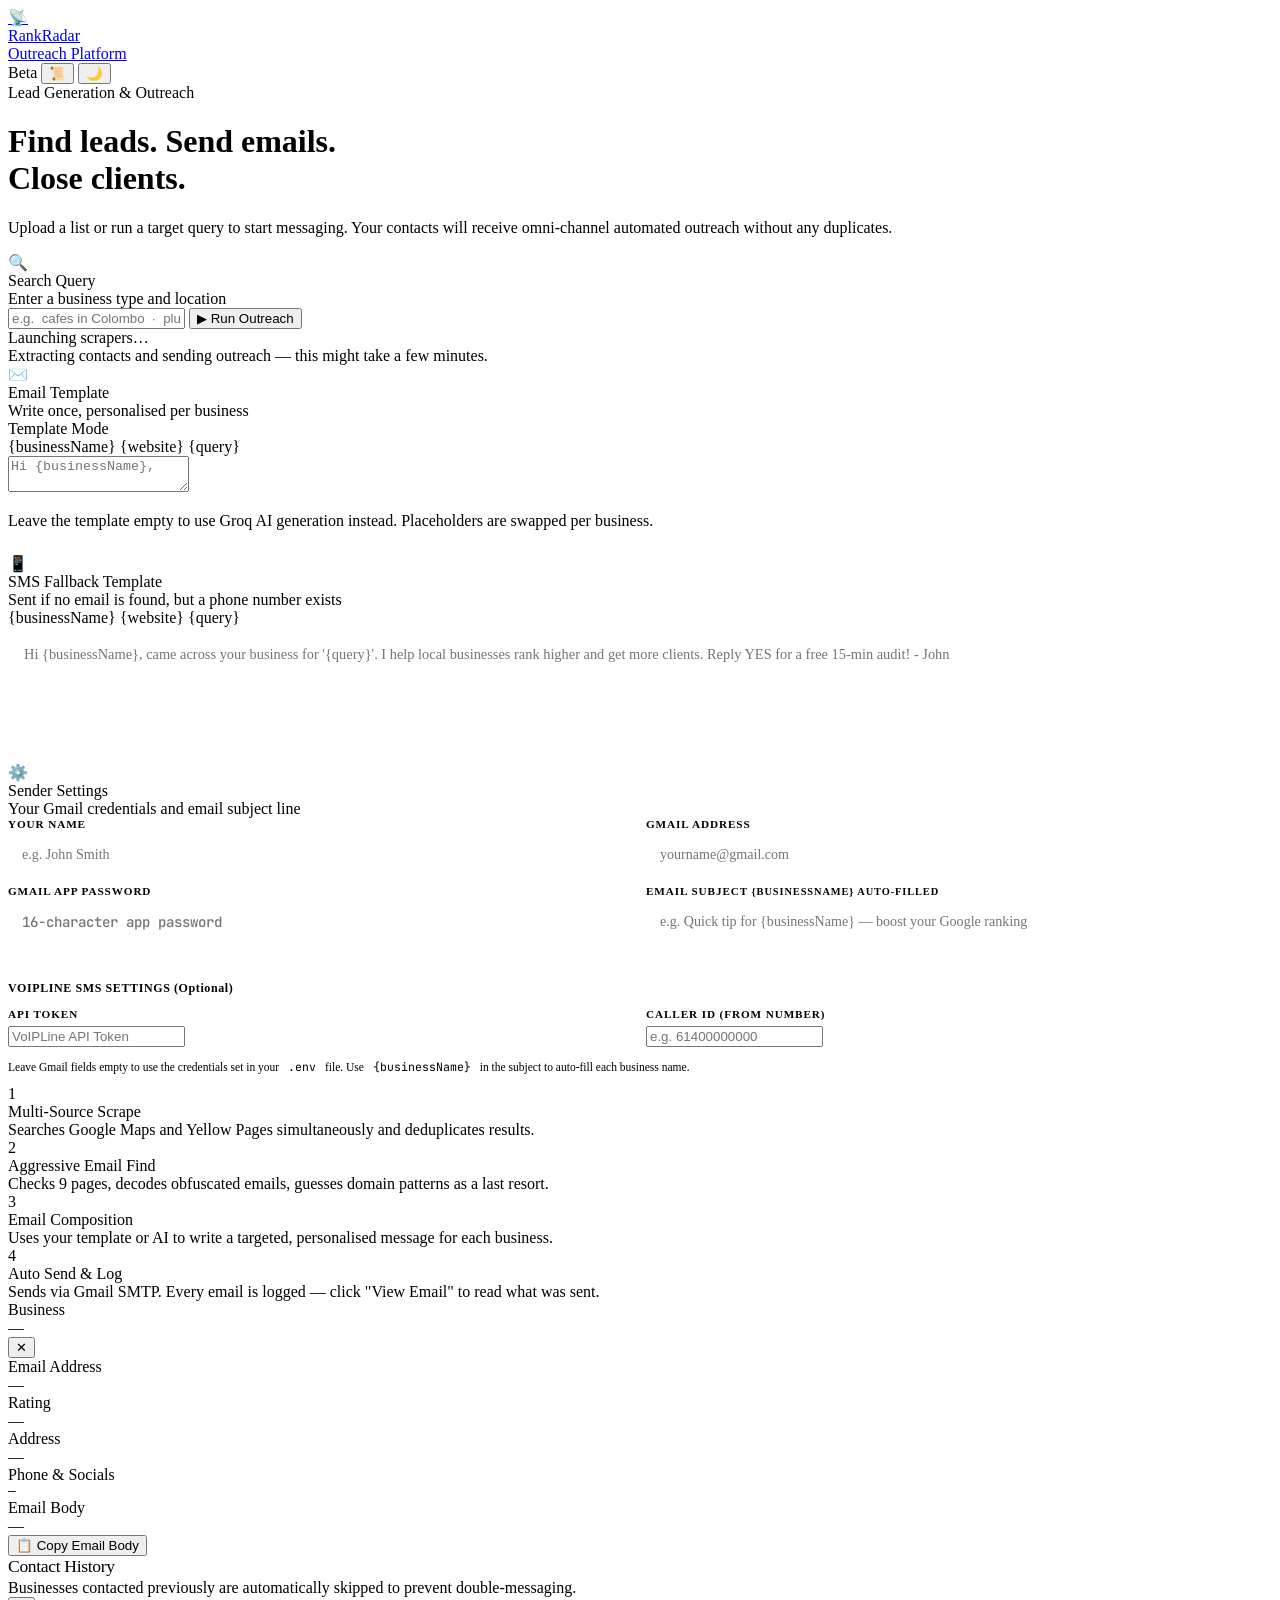
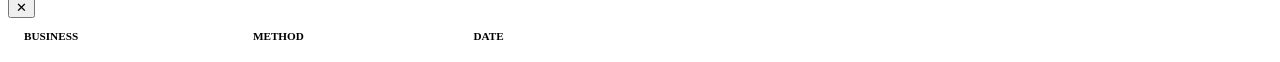
==== index.html @ 510df456 "Initial commit" ====
<!doctype html>
<html lang="en" data-theme="light">
  <head>
    <meta charset="UTF-8" />
    <meta name="viewport" content="width=device-width, initial-scale=1.0" />
    <title>RankRadar — Lead Outreach Platform</title>
    <meta
      name="description"
      content="Find local businesses on Google Maps and Yellow Pages, extract contact emails, and send personalised outreach — automatically."
    />
    <link rel="preconnect" href="https://fonts.googleapis.com" />
    <link rel="preconnect" href="https://fonts.gstatic.com" crossorigin />
    <link
      href="https://fonts.googleapis.com/css2?family=Inter:wght@300;400;500;600;700;800;900&family=JetBrains+Mono:wght@400;500&display=swap"
      rel="stylesheet"
    />
    <link rel=\'stylesheet\' href=\'style.css\'>
  </head>
  <body>
    <!-- Topbar -->
    <header class="topbar">
      <a href="#" class="brand">
        <div class="brand-logo">📡</div>
        <div class="brand-text">
          <div class="brand-name">RankRadar</div>
          <div class="brand-sub">Outreach Platform</div>
        </div>
      </a>
      <div class="nav-right">
        <span class="pill-badge">Beta</span>
        <button
          class="icon-btn"
          onclick="openHistoryModal()"
          title="View Contact History"
        >
          📜
        </button>
        <button
          class="icon-btn"
          id="themeBtn"
          onclick="toggleTheme()"
          title="Toggle theme"
        >
          🌙
        </button>
      </div>
    </header>

    <!-- Hero -->
    <div class="hero">
      <div class="hero-inner">
        <div class="hero-eyebrow">
          <div class="hero-dot"></div>
          Lead Generation & Outreach
        </div>
        <h1 class="hero-title">
          Find leads. <span>Send emails.</span><br />Close clients.
        </h1>
        <p class="hero-desc">
          Upload a list or run a target query to start messaging. Your contacts
          will receive omni-channel automated outreach without any duplicates.
        </p>
      </div>
    </div>

    <!-- Content -->
    <div class="content">
      <!-- Search Query Card -->
      <div class="card">
        <div class="card-head">
          <div class="card-title-row">
            <div class="card-icon">🔍</div>
            <div>
              <div class="card-title">Search Query</div>
              <div class="card-sub">Enter a business type and location</div>
            </div>
          </div>
        </div>
        <div class="card-body">
          <div class="search-group">
            <input
              id="queryInput"
              type="text"
              placeholder="e.g.  cafes in Colombo  ·  plumbers in Melbourne  ·  gyms in New York"
              autocomplete="off"
            />
            <button class="run-btn" id="runBtn" onclick="runOutreach()">
              <span class="btn-icon" id="btnIcon">▶</span>
              <span id="btnLabel">Run Outreach</span>
            </button>
          </div>
          <div id="statusArea">
            <div class="spin-ring"></div>
            <div>
              <div id="statusTxt">Launching scrapers…</div>
              <div id="statusSub">
                Extracting contacts and sending outreach — this might take a few
                minutes.
              </div>
            </div>
          </div>
          <div id="errorBox"></div>
        </div>
      </div>

      <!-- Email Template Card -->
      <div class="card">
        <div class="card-head">
          <div class="card-title-row">
            <div class="card-icon">✉️</div>
            <div>
              <div class="card-title">Email Template</div>
              <div class="card-sub">Write once, personalised per business</div>
            </div>
          </div>
          <span class="mode-tag mt-template" id="modeTag">Template Mode</span>
        </div>
        <div class="card-body">
          <div class="ph-bar">
            <span class="ph-tag">{businessName}</span>
            <span class="ph-tag">{website}</span>
            <span class="ph-tag">{query}</span>
          </div>
          <textarea
            id="emailTemplate"
            oninput="updateModeTag()"
            placeholder="Hi {businessName},

I came across your website and noticed some opportunities to help you acquire more customers online.

I specialise in local marketing & automation for businesses like yours. I'd love to offer you a free 15-minute walkthrough of quick wins I've spotted.

Interested? Just reply to this email and we'll set something up.

Best,
[Your Name]

— To opt out, reply 'unsubscribe'."
          ></textarea>
          <p class="tmpl-note">
            Leave the template empty to use Groq AI generation instead.
            Placeholders are swapped per business.
          </p>
        </div>
      </div>

      <!-- SMS Template -->
      <div class="card" style="margin-top: 24px">
        <div class="card-head">
          <div class="card-title-row">
            <div class="card-icon">📱</div>
            <div>
              <div class="card-title">SMS Fallback Template</div>
              <div class="card-sub">
                Sent if no email is found, but a phone number exists
              </div>
            </div>
          </div>
        </div>
        <div class="card-body">
          <div class="ph-bar">
            <span class="ph-tag">{businessName}</span>
            <span class="ph-tag">{website}</span>
            <span class="ph-tag">{query}</span>
          </div>
          <textarea
            id="smsTemplate"
            placeholder="Hi {businessName}, came across your business for '{query}'. I help local businesses rank higher and get more clients. Reply YES for a free 15-min audit! - John"
            style="
              width: 100%;
              min-height: 100px;
              background: var(--bg);
              border: 1.5px solid var(--border);
              border-radius: 12px;
              padding: 16px;
              font-size: 0.9rem;
              line-height: 1.6;
              font-family: inherit;
              color: var(--text);
              resize: vertical;
              outline: none;
              transition: all 0.2s;
            "
            onfocus="
              this.style.borderColor = 'var(--p1)';
              this.style.boxShadow = '0 0 0 4px var(--ring)';
            "
            onblur="
              this.style.borderColor = '';
              this.style.boxShadow = '';
            "
          ></textarea>
        </div>
      </div>

      <!-- Sender Settings -->
      <div class="card">
        <div class="card-head">
          <div class="card-title-row">
            <div class="card-icon">⚙️</div>
            <div>
              <div class="card-title">Sender Settings</div>
              <div class="card-sub">
                Your Gmail credentials and email subject line
              </div>
            </div>
          </div>
        </div>
        <div class="card-body">
          <div
            style="
              display: grid;
              grid-template-columns: 1fr 1fr;
              gap: 12px;
              margin-bottom: 12px;
            "
          >
            <div>
              <label
                style="
                  display: block;
                  font-size: 0.7rem;
                  font-weight: 700;
                  text-transform: uppercase;
                  letter-spacing: 0.08em;
                  color: var(--text-3);
                  margin-bottom: 6px;
                "
                >Your Name</label
              >
              <input
                id="senderName"
                type="text"
                placeholder="e.g. John Smith"
                style="
                  width: 100%;
                  background: var(--bg);
                  border: 1.5px solid var(--border);
                  border-radius: 10px;
                  padding: 10px 14px;
                  font-size: 0.88rem;
                  font-weight: 500;
                  font-family: inherit;
                  color: var(--text);
                  outline: none;
                  transition: all 0.2s;
                "
                onfocus="
                  this.style.borderColor = 'var(--p1)';
                  this.style.boxShadow = '0 0 0 4px var(--ring)';
                "
                onblur="
                  this.style.borderColor = '';
                  this.style.boxShadow = '';
                "
              />
            </div>
            <div>
              <label
                style="
                  display: block;
                  font-size: 0.7rem;
                  font-weight: 700;
                  text-transform: uppercase;
                  letter-spacing: 0.08em;
                  color: var(--text-3);
                  margin-bottom: 6px;
                "
                >Gmail Address</label
              >
              <input
                id="gmailUser"
                type="email"
                placeholder="yourname@gmail.com"
                style="
                  width: 100%;
                  background: var(--bg);
                  border: 1.5px solid var(--border);
                  border-radius: 10px;
                  padding: 10px 14px;
                  font-size: 0.88rem;
                  font-weight: 500;
                  font-family: inherit;
                  color: var(--text);
                  outline: none;
                  transition: all 0.2s;
                "
                onfocus="
                  this.style.borderColor = 'var(--p1)';
                  this.style.boxShadow = '0 0 0 4px var(--ring)';
                "
                onblur="
                  this.style.borderColor = '';
                  this.style.boxShadow = '';
                "
              />
            </div>
            <div>
              <label
                style="
                  display: block;
                  font-size: 0.7rem;
                  font-weight: 700;
                  text-transform: uppercase;
                  letter-spacing: 0.08em;
                  color: var(--text-3);
                  margin-bottom: 6px;
                "
                >Gmail App Password</label
              >
              <input
                id="gmailPass"
                type="password"
                placeholder="16-character app password"
                style="
                  width: 100%;
                  background: var(--bg);
                  border: 1.5px solid var(--border);
                  border-radius: 10px;
                  padding: 10px 14px;
                  font-size: 0.88rem;
                  font-weight: 500;
                  font-family: &quot;JetBrains Mono&quot;, monospace;
                  color: var(--text);
                  outline: none;
                  transition: all 0.2s;
                "
                onfocus="
                  this.style.borderColor = 'var(--p1)';
                  this.style.boxShadow = '0 0 0 4px var(--ring)';
                "
                onblur="
                  this.style.borderColor = '';
                  this.style.boxShadow = '';
                "
              />
            </div>
            <div>
              <label
                style="
                  display: block;
                  font-size: 0.7rem;
                  font-weight: 700;
                  text-transform: uppercase;
                  letter-spacing: 0.08em;
                  color: var(--text-3);
                  margin-bottom: 6px;
                "
                >Email Subject
                <span style="color: var(--p1); font-size: 0.65rem"
                  >{businessName} auto-filled</span
                ></label
              >
              <input
                id="subjectTemplate"
                type="text"
                placeholder="e.g. Quick tip for {businessName} — boost your Google ranking"
                style="
                  width: 100%;
                  background: var(--bg);
                  border: 1.5px solid var(--border);
                  border-radius: 10px;
                  padding: 10px 14px;
                  font-size: 0.88rem;
                  font-weight: 500;
                  font-family: inherit;
                  color: var(--text);
                  outline: none;
                  transition: all 0.2s;
                "
                onfocus="
                  this.style.borderColor = 'var(--p1)';
                  this.style.boxShadow = '0 0 0 4px var(--ring)';
                "
                onblur="
                  this.style.borderColor = '';
                  this.style.boxShadow = '';
                "
              />
            </div>
          </div>

          <!-- VoIPLine Settings -->
          <hr
            style="
              border: 0;
              border-top: 1px solid var(--border);
              margin: 20px 0;
            "
          />
          <label
            style="
              display: block;
              font-size: 0.75rem;
              font-weight: 700;
              color: var(--text);
              margin-bottom: 12px;
              letter-spacing: 0.05em;
            "
            >VOIPLINE SMS SETTINGS (Optional)</label
          >
          <div
            style="
              display: grid;
              grid-template-columns: 1fr 1fr;
              gap: 12px;
              margin-bottom: 12px;
            "
          >
            <div>
              <label
                style="
                  display: block;
                  font-size: 0.7rem;
                  font-weight: 700;
                  text-transform: uppercase;
                  letter-spacing: 0.08em;
                  color: var(--text-3);
                  margin-bottom: 6px;
                "
                >API Token</label
              >
              <input
                id="voiplineToken"
                type="password"
                placeholder="VoIPLine API Token"
                class="tf"
              />
            </div>
            <div>
              <label
                style="
                  display: block;
                  font-size: 0.7rem;
                  font-weight: 700;
                  text-transform: uppercase;
                  letter-spacing: 0.08em;
                  color: var(--text-3);
                  margin-bottom: 6px;
                "
                >Caller ID (From Number)</label
              >
              <input
                id="voiplineCallerId"
                type="text"
                placeholder="e.g. 61400000000"
                class="tf"
              />
            </div>
          </div>
          <p style="font-size: 0.72rem; color: var(--text-3)">
            Leave Gmail fields empty to use the credentials set in your
            <code
              style="
                background: var(--bg);
                padding: 1px 6px;
                border-radius: 4px;
                font-family: &quot;JetBrains Mono&quot;, monospace;
              "
              >.env</code
            >
            file. Use
            <code
              style="
                background: var(--bg);
                padding: 1px 6px;
                border-radius: 4px;
                font-family: &quot;JetBrains Mono&quot;, monospace;
              "
              >{businessName}</code
            >
            in the subject to auto-fill each business name.
          </p>
        </div>
      </div>

      <!-- How it works -->
      <div class="steps" id="howCard">
        <div class="step-box">
          <div class="step-num">1</div>
          <div class="step-name">Multi-Source Scrape</div>
          <div class="step-desc">
            Searches Google Maps and Yellow Pages simultaneously and
            deduplicates results.
          </div>
        </div>
        <div class="step-box">
          <div class="step-num">2</div>
          <div class="step-name">Aggressive Email Find</div>
          <div class="step-desc">
            Checks 9 pages, decodes obfuscated emails, guesses domain patterns
            as a last resort.
          </div>
        </div>
        <div class="step-box">
          <div class="step-num">3</div>
          <div class="step-name">Email Composition</div>
          <div class="step-desc">
            Uses your template or AI to write a targeted, personalised message
            for each business.
          </div>
        </div>
        <div class="step-box">
          <div class="step-num">4</div>
          <div class="step-name">Auto Send & Log</div>
          <div class="step-desc">
            Sends via Gmail SMTP. Every email is logged — click "View Email" to
            read what was sent.
          </div>
        </div>
      </div>

      <!-- Results -->
      <div id="resultsSection" style="display: none">
        <div class="stats-grid" style="margin-bottom: 16px">
          <div class="stat-card">
            <div class="stat-icon si-total">🏢</div>
            <div class="stat-info">
              <div class="stat-val sv-total" id="stTotal">0</div>
              <div class="stat-lbl">Businesses Found</div>
            </div>
          </div>
          <div class="stat-card">
            <div class="stat-icon si-sent">✅</div>
            <div class="stat-info">
              <div class="stat-val sv-sent" id="stSent">0</div>
              <div class="stat-lbl">Emails Sent</div>
            </div>
          </div>
          <div class="stat-card">
            <div class="stat-icon si-noemail">📭</div>
            <div class="stat-info">
              <div class="stat-val sv-noemail" id="stSkip">0</div>
              <div class="stat-lbl">No Email Found</div>
            </div>
          </div>
          <div class="stat-card">
            <div class="stat-icon si-failed">❌</div>
            <div class="stat-info">
              <div class="stat-val sv-failed" id="stFail">0</div>
              <div class="stat-lbl">Failed</div>
            </div>
          </div>
        </div>

        <div class="tbl-wrap">
          <div class="table-actions">
            <div class="filter-bar">
              <button
                class="ftab active"
                data-filter="all"
                onclick="setFilter('all')"
              >
                All <span class="fcount" id="fcAll">0</span>
              </button>
              <button
                class="ftab"
                data-filter="sent"
                onclick="setFilter('sent')"
              >
                Sent <span class="fcount" id="fcSent">0</span>
              </button>
              <button
                class="ftab"
                data-filter="noemail"
                onclick="setFilter('noemail')"
              >
                No Email <span class="fcount" id="fcSkip">0</span>
              </button>
              <button
                class="ftab"
                data-filter="failed"
                onclick="setFilter('failed')"
              >
                Failed <span class="fcount" id="fcFail">0</span>
              </button>
            </div>
          </div>
          <div class="tbl-scroll">
            <table>
              <thead>
                <tr>
                  <th>#</th>
                  <th>Business</th>
                  <th>Source</th>
                  <th>Website</th>
                  <th>Email Found</th>
                  <th>Status</th>
                  <th>Generated Email</th>
                </tr>
              </thead>
              <tbody id="tBody"></tbody>
            </table>
          </div>
        </div>
      </div>
    </div>
    <!-- /content -->

    <!-- Modal -->
    <div class="modal-overlay" id="modal">
      <div class="modal-box">
        <div class="modal-head">
          <div class="mh-inner">
            <div class="mh-biz" id="mBiz">Business</div>
            <div class="mh-url" id="mUrl">—</div>
            <div class="mh-chips" id="mChips"></div>
          </div>
          <button class="close-btn" onclick="closeModal()">✕</button>
        </div>
        <div class="modal-body">
          <div class="mfields">
            <div class="mfield">
              <div class="mf-label">Email Address</div>
              <div class="mf-val mf-email" id="mEmail">—</div>
            </div>
            <div class="mfield">
              <div class="mf-label">Rating</div>
              <div class="mf-val" id="mRating">—</div>
            </div>
            <div class="mfield" style="grid-column: 1/-1">
              <div class="mf-label">Address</div>
              <div class="mf-val" id="mAddr">—</div>
            </div>
            <div class="mfield" style="grid-column: 1/-1">
              <div class="mf-label">Phone & Socials</div>
              <div
                class="mf-val"
                id="mExtras"
                style="font-size: 0.8rem; font-family: monospace"
              >
                —
              </div>
            </div>
          </div>
          <div class="email-section-lbl">Email Body</div>
          <div class="email-preview" id="mBody">—</div>
          <button class="copy-btn" id="copyBtn" onclick="copyEmail()">
            📋 Copy Email Body
          </button>
        </div>
      </div>
    </div>

    

    <!-- History Modal -->
    <div class="modal-overlay" id="historyModal" style="z-index: 999">
      <div
        class="modal-box"
        style="
          max-width: 700px;
          max-height: 80vh;
          display: flex;
          flex-direction: column;
        "
      >
        <div class="modal-head">
          <div class="mh-inner">
            <div
              class="mh-biz"
              style="font-size: 1.1rem; letter-spacing: -0.02em"
            >
              Contact History
            </div>
            <div class="mh-url" style="margin-top: 2px">
              Businesses contacted previously are automatically skipped to
              prevent double-messaging.
            </div>
          </div>
          <button class="close-btn" onclick="closeHistoryModal()">✕</button>
        </div>
        <div
          class="modal-body"
          style="
            padding: 0;
            overflow: hidden;
            display: flex;
            flex-direction: column;
          "
        >
          <div
            class="tbl-wrap"
            style="
              box-shadow: none;
              border: none;
              border-radius: 0;
              display: flex;
              flex-direction: column;
              overflow: hidden;
            "
          >
            <div class="tbl-scroll" style="max-height: 50vh; overflow-y: auto">
              <table
                style="width: 100%; text-align: left; border-collapse: collapse"
              >
                <thead
                  style="
                    position: sticky;
                    top: 0;
                    background: var(--surface);
                    z-index: 10;
                  "
                >
                  <tr style="border-bottom: 1px solid var(--border)">
                    <th
                      style="
                        padding: 12px 16px;
                        font-size: 0.7rem;
                        color: var(--text-3);
                        text-transform: uppercase;
                      "
                    >
                      Business
                    </th>
                    <th
                      style="
                        padding: 12px 16px;
                        font-size: 0.7rem;
                        color: var(--text-3);
                        text-transform: uppercase;
                      "
                    >
                      Method
                    </th>
                    <th
                      style="
                        padding: 12px 16px;
                        font-size: 0.7rem;
                        color: var(--text-3);
                        text-transform: uppercase;
                      "
                    >
                      Date
                    </th>
                    <th style="padding: 12px 16px; font-size: 0.7rem"></th>
                  </tr>
                </thead>
                <tbody id="hBody"></tbody>
              </table>
            </div>
          </div>
        </div>
      </div>
    </div>

    
  
    <script src=\'script.js\'></script>
  </body>
</html>
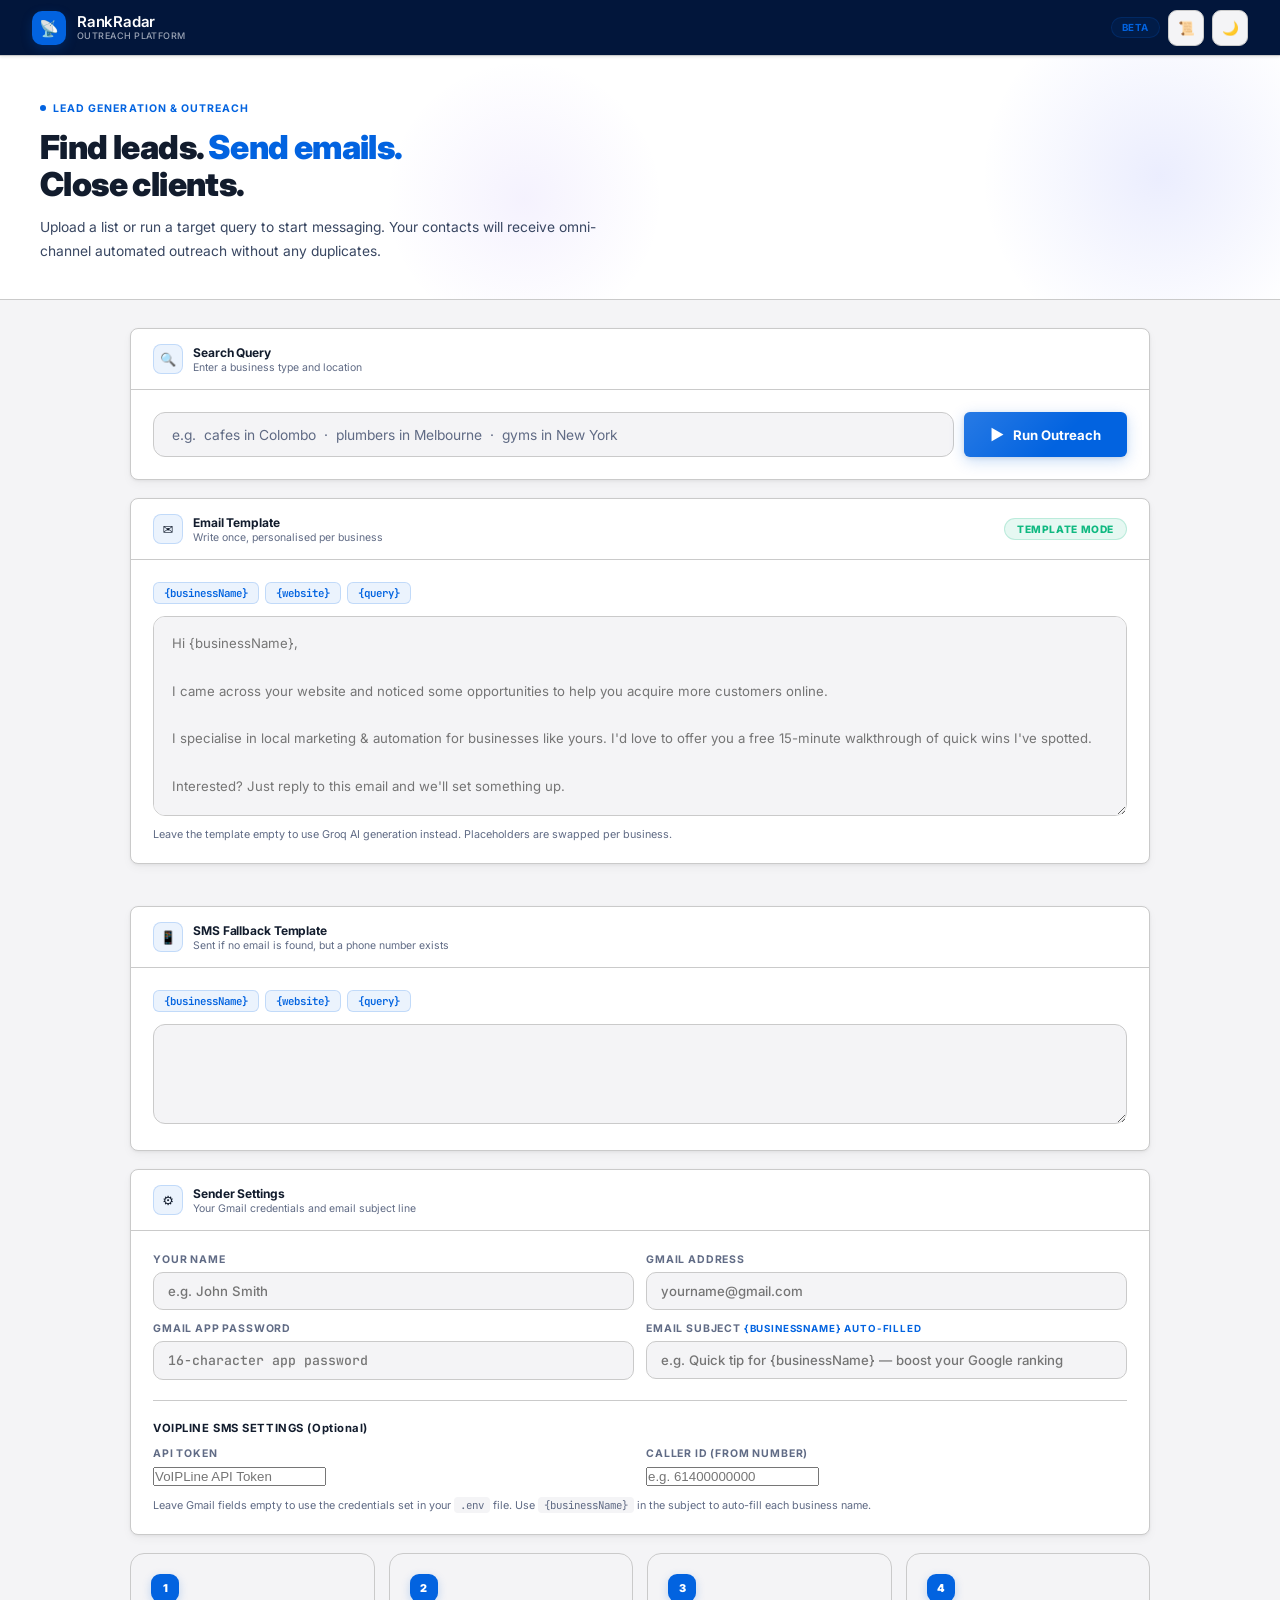
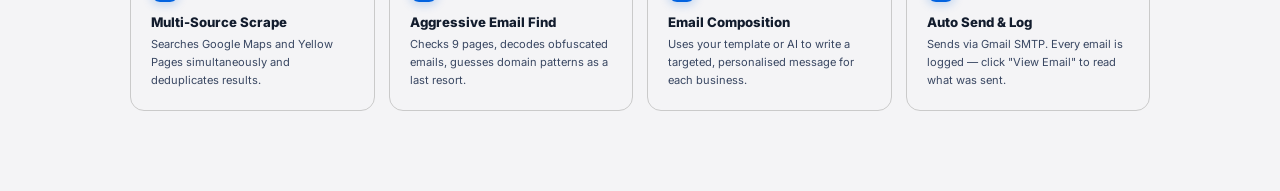
==== commit 6717ed95: "Fix stylesheet loading by correcting escaped quotes in link tag" ====
--- a/index.html
+++ b/index.html
@@ -14,7 +14,8 @@
       href="https://fonts.googleapis.com/css2?family=Inter:wght@300;400;500;600;700;800;900&family=JetBrains+Mono:wght@400;500&display=swap"
       rel="stylesheet"
     />
-    <link rel=\'stylesheet\' href=\'style.css\'>
+    <!-- <link rel=\'stylesheet\' href=\'style.css\'> -->
+     <link rel="stylesheet" href="style.css" />
   </head>
   <body>
     <!-- Topbar -->
@@ -746,6 +747,8 @@
 
     
   
-    <script src=\'script.js\'></script>
+    <!-- <script src=\'script.js\'></script>
+      -->
+    <script src="script.js"></script>
   </body>
 </html>
--- a/style.css
+++ b/style.css
@@ -0,0 +1,1216 @@
+/* ─── Reset ──────────────────────────────────────────────────────────── */
+      *,
+      *::before,
+      *::after {
+        box-sizing: border-box;
+        margin: 0;
+        padding: 0;
+      }
+      button {
+        cursor: pointer;
+        font-family: inherit;
+      }
+      a {
+        text-decoration: none;
+      }
+
+      /* ─── Twilio Light Theme (default) ───────────────────────────────────── */
+      :root {
+        --bg: #f4f4f6;
+        --surface: #ffffff;
+        --card: #ffffff;
+        --border: #cacaca;
+        --border-hi: #8f929d;
+
+        --p1: #0263e0;
+        --p2: #02163b;
+        --grad: #0263e0;
+        --grad-soft: rgba(2, 99, 224, 0.08);
+        --glow: rgba(2, 99, 224, 0.22);
+        --ring: rgba(2, 99, 224, 0.18);
+
+        --green: #10b981;
+        --green-bg: rgba(16, 185, 129, 0.1);
+        --amber: #f59e0b;
+        --amber-bg: rgba(245, 158, 11, 0.1);
+        --red: #f22f46;
+        --red-bg: rgba(242, 47, 70, 0.1);
+        --blue: #0263e0;
+        --blue-bg: rgba(2, 99, 224, 0.1);
+
+        --text: #121c2d;
+        --text-2: #394762;
+        --text-3: #606b85;
+        --text-4: #8891aa;
+
+        --r: 4px;
+        --r-lg: 6px;
+        --r-xl: 8px;
+        --sh: 0 1px 3px rgba(0, 0, 0, 0.06), 0 4px 10px rgba(0, 0, 0, 0.04);
+        --sh-md: 0 4px 16px rgba(0, 0, 0, 0.09), 0 1px 4px rgba(0, 0, 0, 0.05);
+        --sh-lg:
+          0 10px 30px rgba(0, 0, 0, 0.12), 0 4px 16px rgba(0, 0, 0, 0.06);
+      }
+
+      /* ─── Dark Theme ─────────────────────────────────────────────────────── */
+      [data-theme="dark"] {
+        --bg: #0d0f1a;
+        --surface: #131626;
+        --card: #171b2e;
+        --border: #252a42;
+        --border-hi: #323858;
+
+        --green-bg: rgba(16, 185, 129, 0.12);
+        --amber-bg: rgba(245, 158, 11, 0.12);
+        --red-bg: rgba(239, 68, 68, 0.12);
+        --blue-bg: rgba(59, 130, 246, 0.12);
+
+        --text: #e8eaf5;
+        --text-2: #8892b0;
+        --text-3: #4a5578;
+        --text-4: #2a3050;
+
+        --sh: 0 1px 3px rgba(0, 0, 0, 0.4), 0 4px 20px rgba(0, 0, 0, 0.3);
+        --sh-md: 0 4px 16px rgba(0, 0, 0, 0.45), 0 1px 4px rgba(0, 0, 0, 0.3);
+        --sh-lg: 0 24px 64px rgba(0, 0, 0, 0.7), 0 4px 20px rgba(0, 0, 0, 0.4);
+      }
+
+      /* ─── Base ───────────────────────────────────────────────────────────── */
+      html {
+        font-size: 15px;
+        scroll-behavior: smooth;
+      }
+      body {
+        font-family: "Inter", system-ui, sans-serif;
+        background: var(--bg);
+        color: var(--text);
+        min-height: 100vh;
+        -webkit-font-smoothing: antialiased;
+        transition:
+          background 0.3s,
+          color 0.3s;
+      }
+
+      /* ─── Topbar ─────────────────────────────────────────────────────────── */
+      .topbar {
+        position: sticky;
+        top: 0;
+        z-index: 200;
+        height: 56px;
+        background: var(--p2);
+        border-bottom: 1px solid var(--border);
+        display: flex;
+        align-items: center;
+        justify-content: space-between;
+        padding: 0 32px;
+        box-shadow: 0 1px 3px rgba(0, 0, 0, 0.1);
+        transition: all 0.3s;
+      }
+      .brand {
+        display: flex;
+        align-items: center;
+        gap: 11px;
+      }
+      .brand-logo {
+        width: 34px;
+        height: 34px;
+        background: var(--grad);
+        border-radius: 10px;
+        display: grid;
+        place-items: center;
+        font-size: 16px;
+        box-shadow: 0 4px 12px var(--glow);
+        flex-shrink: 0;
+      }
+      .brand-text {
+        line-height: 1.2;
+      }
+      .brand-name {
+        font-size: 1rem;
+        font-weight: 600;
+        letter-spacing: -0.2px;
+        color: #fff;
+      }
+      .brand-sub {
+        font-size: 0.6rem;
+        font-weight: 500;
+        letter-spacing: 0.05em;
+        text-transform: uppercase;
+        color: #9ba4b5;
+      }
+
+      .nav-right {
+        display: flex;
+        align-items: center;
+        gap: 8px;
+      }
+
+      .pill-badge {
+        font-size: 0.65rem;
+        font-weight: 700;
+        letter-spacing: 0.06em;
+        text-transform: uppercase;
+        padding: 4px 10px;
+        border-radius: 999px;
+        background: var(--grad-soft);
+        color: var(--p1);
+        border: 1px solid var(--ring);
+      }
+
+      .icon-btn {
+        width: 36px;
+        height: 36px;
+        border-radius: 9px;
+        border: 1px solid var(--border);
+        background: var(--bg);
+        color: var(--text-2);
+        font-size: 0.9rem;
+        display: grid;
+        place-items: center;
+        transition: all 0.15s;
+      }
+      .icon-btn:hover {
+        background: var(--card);
+        border-color: var(--border-hi);
+        color: var(--text);
+        transform: translateY(-1px);
+      }
+
+      /* ─── Hero ───────────────────────────────────────────────────────────── */
+      .hero {
+        background: var(--surface);
+        border-bottom: 1px solid var(--border);
+        padding: 40px 40px 36px;
+        position: relative;
+        overflow: hidden;
+      }
+      .hero::before {
+        content: "";
+        position: absolute;
+        top: -60px;
+        right: -60px;
+        width: 360px;
+        height: 360px;
+        background: radial-gradient(
+          circle,
+          rgba(91, 110, 245, 0.12) 0%,
+          transparent 70%
+        );
+        pointer-events: none;
+      }
+      .hero::after {
+        content: "";
+        position: absolute;
+        bottom: -40px;
+        left: 30%;
+        width: 280px;
+        height: 280px;
+        background: radial-gradient(
+          circle,
+          rgba(124, 90, 240, 0.08) 0%,
+          transparent 70%
+        );
+        pointer-events: none;
+      }
+
+      .hero-inner {
+        position: relative;
+        z-index: 1;
+        max-width: 680px;
+      }
+      .hero-eyebrow {
+        display: inline-flex;
+        align-items: center;
+        gap: 7px;
+        font-size: 0.7rem;
+        font-weight: 700;
+        letter-spacing: 0.1em;
+        text-transform: uppercase;
+        color: var(--p1);
+        margin-bottom: 14px;
+      }
+      .hero-dot {
+        width: 6px;
+        height: 6px;
+        background: var(--p1);
+        border-radius: 50%;
+        animation: pulse 2s infinite;
+      }
+      @keyframes pulse {
+        0%,
+        100% {
+          opacity: 1;
+          transform: scale(1);
+        }
+        50% {
+          opacity: 0.5;
+          transform: scale(0.7);
+        }
+      }
+
+      .hero-title {
+        font-size: 2.2rem;
+        font-weight: 900;
+        line-height: 1.15;
+        letter-spacing: -0.6px;
+        color: var(--text);
+        margin-bottom: 12px;
+      }
+      .hero-title span {
+        background: var(--grad);
+        -webkit-background-clip: text;
+        -webkit-text-fill-color: transparent;
+        background-clip: text;
+      }
+      .hero-desc {
+        font-size: 0.92rem;
+        color: var(--text-2);
+        line-height: 1.7;
+        max-width: 560px;
+      }
+
+      .hero-chips {
+        display: flex;
+        gap: 8px;
+        margin-top: 18px;
+        flex-wrap: wrap;
+      }
+      .hero-chip {
+        display: flex;
+        align-items: center;
+        gap: 5px;
+        background: var(--bg);
+        border: 1px solid var(--border);
+        padding: 5px 12px;
+        border-radius: 999px;
+        font-size: 0.72rem;
+        font-weight: 600;
+        color: var(--text-2);
+        transition: all 0.15s;
+      }
+      .hero-chip:hover {
+        border-color: var(--ring);
+        color: var(--p1);
+        background: var(--grad-soft);
+      }
+      .hero-chip-dot {
+        width: 5px;
+        height: 5px;
+        border-radius: 50%;
+      }
+      .hcd-green {
+        background: var(--green);
+      }
+      .hcd-blue {
+        background: var(--blue);
+      }
+      .hcd-amber {
+        background: var(--amber);
+      }
+      .hcd-purple {
+        background: var(--p2);
+      }
+
+      /* ─── Content ────────────────────────────────────────────────────────── */
+      .content {
+        max-width: 1100px;
+        margin: 0 auto;
+        padding: 28px 40px 80px;
+        display: flex;
+        flex-direction: column;
+        gap: 18px;
+      }
+
+      /* ─── Card ───────────────────────────────────────────────────────────── */
+      .card {
+        background: var(--card);
+        border: 1px solid var(--border);
+        border-radius: var(--r-xl);
+        box-shadow: var(--sh);
+        overflow: hidden;
+        transition:
+          border-color 0.2s,
+          box-shadow 0.2s;
+      }
+      .card:hover {
+        border-color: var(--border-hi);
+        box-shadow: var(--sh-md);
+      }
+
+      .card-head {
+        display: flex;
+        align-items: center;
+        justify-content: space-between;
+        padding: 15px 22px;
+        border-bottom: 1px solid var(--border);
+      }
+      .card-title-row {
+        display: flex;
+        align-items: center;
+        gap: 10px;
+      }
+      .card-icon {
+        width: 30px;
+        height: 30px;
+        border-radius: 8px;
+        background: var(--grad-soft);
+        display: grid;
+        place-items: center;
+        font-size: 13px;
+        border: 1px solid var(--ring);
+      }
+      .card-title {
+        font-size: 0.8rem;
+        font-weight: 700;
+        color: var(--text);
+        letter-spacing: -0.1px;
+      }
+      .card-sub {
+        font-size: 0.7rem;
+        color: var(--text-3);
+        margin-top: 1px;
+      }
+      .card-body {
+        padding: 22px;
+      }
+
+      /* ─── Search ─────────────────────────────────────────────────────────── */
+      .search-group {
+        display: flex;
+        gap: 10px;
+      }
+
+      #queryInput {
+        flex: 1;
+        background: var(--bg);
+        border: 1.5px solid var(--border);
+        border-radius: 12px;
+        padding: 13px 18px;
+        font-size: 0.92rem;
+        font-weight: 500;
+        font-family: "Inter", sans-serif;
+        color: var(--text);
+        outline: none;
+        transition: all 0.2s;
+      }
+      #queryInput::placeholder {
+        color: var(--text-3);
+        font-weight: 400;
+      }
+      #queryInput:focus {
+        border-color: var(--p1);
+        background: var(--surface);
+        box-shadow: 0 0 0 4px var(--ring);
+      }
+
+      .run-btn {
+        display: flex;
+        align-items: center;
+        gap: 9px;
+        padding: 13px 26px;
+        background: var(--p1);
+        color: #fff;
+        border: none;
+        border-radius: var(--r-lg);
+        font-size: 0.88rem;
+        font-weight: 700;
+        white-space: nowrap;
+        box-shadow:
+          0 4px 15px var(--glow),
+          0 1px 4px rgba(0, 0, 0, 0.1);
+        transition: all 0.2s;
+        position: relative;
+        overflow: hidden;
+      }
+      .run-btn::before {
+        content: "";
+        position: absolute;
+        inset: 0;
+        background: linear-gradient(
+          135deg,
+          rgba(255, 255, 255, 0.15) 0%,
+          transparent 60%
+        );
+        pointer-events: none;
+      }
+      .run-btn:hover:not(:disabled) {
+        transform: translateY(-2px);
+        box-shadow:
+          0 8px 25px var(--glow),
+          0 2px 8px rgba(0, 0, 0, 0.15);
+      }
+      .run-btn:active:not(:disabled) {
+        transform: translateY(0);
+      }
+      .run-btn:disabled {
+        opacity: 0.5;
+        cursor: not-allowed;
+        transform: none;
+      }
+
+      .stop-btn {
+        display: flex;
+        align-items: center;
+        gap: 9px;
+        padding: 13px 26px;
+        background: var(--red);
+        color: #fff;
+        border: none;
+        border-radius: var(--r-lg);
+        font-size: 0.88rem;
+        font-weight: 700;
+        white-space: nowrap;
+        box-shadow:
+          0 4px 15px var(--red-bg),
+          0 1px 4px rgba(0, 0, 0, 0.1);
+        transition: all 0.2s;
+        display: none; /* hidden by default */
+      }
+      .stop-btn.show {
+        display: flex;
+      }
+      .stop-btn:hover:not(:disabled) {
+        transform: translateY(-2px);
+        box-shadow:
+          0 8px 25px rgba(242, 47, 70, 0.3),
+          0 2px 8px rgba(0, 0, 0, 0.15);
+      }
+      .stop-btn:active:not(:disabled) {
+        transform: translateY(0);
+      }
+
+      .btn-icon {
+        font-size: 1rem;
+      }
+
+      /* ─── Status ─────────────────────────────────────────────────────────── */
+      #statusArea {
+        display: none;
+        align-items: center;
+        gap: 14px;
+        margin-top: 14px;
+        padding: 15px 18px;
+        background: var(--grad-soft);
+        border: 1px solid var(--ring);
+        border-radius: 12px;
+      }
+      #statusArea.show {
+        display: flex;
+      }
+
+      .spin-ring {
+        width: 20px;
+        height: 20px;
+        flex-shrink: 0;
+        border: 2.5px solid var(--ring);
+        border-top-color: var(--p1);
+        border-radius: 50%;
+        animation: spin 0.75s linear infinite;
+      }
+      @keyframes spin {
+        to {
+          transform: rotate(360deg);
+        }
+      }
+
+      #statusTxt {
+        font-size: 0.85rem;
+        font-weight: 700;
+        color: var(--p1);
+      }
+      #statusSub {
+        font-size: 0.74rem;
+        color: var(--text-2);
+        margin-top: 2px;
+      }
+
+      /* ─── Error ──────────────────────────────────────────────────────────── */
+      #errorBox {
+        display: none;
+        margin-top: 12px;
+        padding: 13px 16px;
+        background: var(--red-bg);
+        border: 1px solid rgba(239, 68, 68, 0.25);
+        border-radius: 10px;
+        color: var(--red);
+        font-size: 0.84rem;
+        font-weight: 600;
+      }
+      #errorBox.show {
+        display: block;
+      }
+
+      /* ─── Mode tag ───────────────────────────────────────────────────────── */
+      .mode-tag {
+        font-size: 0.68rem;
+        font-weight: 800;
+        padding: 4px 12px;
+        border-radius: 999px;
+        letter-spacing: 0.06em;
+        text-transform: uppercase;
+        transition: all 0.2s;
+      }
+      .mt-template {
+        background: var(--green-bg);
+        color: var(--green);
+        border: 1px solid rgba(16, 185, 129, 0.2);
+      }
+      .mt-ai {
+        background: var(--grad-soft);
+        color: var(--p1);
+        border: 1px solid var(--ring);
+      }
+
+      /* ─── Template textarea ──────────────────────────────────────────────── */
+      .ph-bar {
+        display: flex;
+        gap: 6px;
+        margin-bottom: 12px;
+        flex-wrap: wrap;
+      }
+      .ph-tag {
+        font-size: 0.72rem;
+        font-weight: 600;
+        padding: 3px 10px;
+        border-radius: 6px;
+        background: var(--grad-soft);
+        color: var(--p1);
+        border: 1px solid var(--ring);
+        font-family: "JetBrains Mono", monospace;
+        cursor: default;
+        transition: all 0.15s;
+      }
+      .ph-tag:hover {
+        background: var(--ring);
+      }
+
+      #emailTemplate {
+        width: 100%;
+        min-height: 200px;
+        background: var(--bg);
+        border: 1.5px solid var(--border);
+        border-radius: 12px;
+        padding: 15px 18px;
+        font-size: 0.88rem;
+        font-weight: 400;
+        font-family: "Inter", sans-serif;
+        color: var(--text);
+        line-height: 1.8;
+        resize: vertical;
+        outline: none;
+        transition: all 0.2s;
+      }
+      #emailTemplate:focus {
+        border-color: var(--p1);
+        background: var(--surface);
+        box-shadow: 0 0 0 4px var(--ring);
+      }
+      .tmpl-note {
+        font-size: 0.72rem;
+        color: var(--text-3);
+        margin-top: 8px;
+      }
+
+      /* ─── Stats ──────────────────────────────────────────────────────────── */
+      .stats-grid {
+        display: grid;
+        grid-template-columns: repeat(4, 1fr);
+        gap: 14px;
+      }
+
+      .stat-card {
+        background: var(--card);
+        border: 1px solid var(--border);
+        border-radius: var(--r-lg);
+        padding: 20px 22px;
+        box-shadow: var(--sh);
+        display: flex;
+        align-items: flex-start;
+        gap: 14px;
+        transition: all 0.2s;
+      }
+      .stat-card:hover {
+        transform: translateY(-2px);
+        box-shadow: var(--sh-md);
+      }
+
+      .stat-icon {
+        width: 42px;
+        height: 42px;
+        flex-shrink: 0;
+        border-radius: 12px;
+        display: grid;
+        place-items: center;
+        font-size: 1.1rem;
+      }
+      .si-total {
+        background: var(--blue-bg);
+      }
+      .si-sent {
+        background: var(--green-bg);
+      }
+      .si-noemail {
+        background: var(--amber-bg);
+      }
+      .si-failed {
+        background: var(--red-bg);
+      }
+
+      .stat-info {
+        flex: 1;
+        min-width: 0;
+      }
+      .stat-val {
+        font-size: 2.2rem;
+        font-weight: 900;
+        line-height: 1;
+        letter-spacing: -1px;
+      }
+      .sv-total {
+        color: var(--blue);
+      }
+      .sv-sent {
+        color: var(--green);
+      }
+      .sv-noemail {
+        color: var(--amber);
+      }
+      .sv-failed {
+        color: var(--red);
+      }
+      .stat-lbl {
+        font-size: 0.7rem;
+        font-weight: 600;
+        color: var(--text-3);
+        text-transform: uppercase;
+        letter-spacing: 0.07em;
+        margin-top: 4px;
+      }
+
+      /* ─── Filter bar ─────────────────────────────────────────────────────── */
+      .filter-bar {
+        display: inline-flex;
+        background: var(--bg);
+        border: 1px solid var(--border);
+        border-radius: 12px;
+        padding: 4px;
+        gap: 3px;
+      }
+
+      .ftab {
+        display: flex;
+        align-items: center;
+        gap: 6px;
+        padding: 7px 16px;
+        border-radius: 9px;
+        border: none;
+        background: transparent;
+        color: var(--text-2);
+        font-size: 0.78rem;
+        font-weight: 600;
+        transition: all 0.15s;
+      }
+      .ftab:hover:not(.active) {
+        color: var(--text);
+        background: var(--card);
+      }
+      .ftab.active {
+        background: var(--card);
+        color: var(--text);
+        box-shadow:
+          0 1px 4px rgba(0, 0, 0, 0.1),
+          0 0 0 1px var(--border);
+      }
+      .fcount {
+        display: inline-flex;
+        align-items: center;
+        justify-content: center;
+        min-width: 20px;
+        height: 18px;
+        background: var(--border);
+        color: var(--text-3);
+        border-radius: 5px;
+        font-size: 0.65rem;
+        font-weight: 800;
+        padding: 0 5px;
+      }
+      .ftab.active .fcount {
+        background: var(--grad);
+        color: #fff;
+      }
+
+      /* ─── Table ──────────────────────────────────────────────────────────── */
+      .tbl-wrap {
+        background: var(--card);
+        border: 1px solid var(--border);
+        border-radius: var(--r-xl);
+        box-shadow: var(--sh);
+        overflow: hidden;
+      }
+      .table-actions {
+        display: flex;
+        align-items: center;
+        justify-content: space-between;
+        padding: 14px 20px;
+        border-bottom: 1px solid var(--border);
+      }
+
+      .tbl-scroll {
+        overflow-x: auto;
+      }
+
+      table {
+        width: 100%;
+        border-collapse: collapse;
+        font-size: 0.8rem;
+      }
+
+      thead {
+        background: var(--bg);
+      }
+      th {
+        padding: 10px 16px;
+        text-align: left;
+        font-size: 0.62rem;
+        font-weight: 800;
+        letter-spacing: 0.1em;
+        text-transform: uppercase;
+        color: var(--text-3);
+        white-space: nowrap;
+        border-bottom: 1px solid var(--border);
+      }
+
+      tr.drow {
+        border-top: 1px solid var(--border);
+        transition: background 0.12s;
+      }
+      tr.drow:hover {
+        background: var(--bg);
+      }
+      td {
+        padding: 12px 16px;
+        vertical-align: middle;
+      }
+
+      .biz-name {
+        font-weight: 700;
+        font-size: 0.9rem;
+        color: var(--text);
+      }
+      .biz-meta {
+        font-size: 0.71rem;
+        color: var(--text-3);
+        margin-top: 3px;
+        line-height: 1.4;
+      }
+
+      /* source pill */
+      .src-pill {
+        display: inline-flex;
+        align-items: center;
+        gap: 4px;
+        font-size: 0.65rem;
+        font-weight: 700;
+        letter-spacing: 0.03em;
+        text-transform: uppercase;
+        padding: 3px 9px;
+        border-radius: 6px;
+        white-space: nowrap;
+      }
+      .src-g {
+        background: var(--blue-bg);
+        color: var(--blue);
+      }
+      .src-y {
+        background: var(--amber-bg);
+        color: var(--amber);
+      }
+      .src-dot {
+        width: 4px;
+        height: 4px;
+        background: currentColor;
+        border-radius: 50%;
+      }
+
+      /* site link */
+      .site-link {
+        display: block;
+        color: var(--p1);
+        font-size: 0.78rem;
+        font-weight: 500;
+        max-width: 200px;
+        white-space: nowrap;
+        overflow: hidden;
+        text-overflow: ellipsis;
+        transition: color 0.15s;
+      }
+      .site-link:hover {
+        color: var(--p2);
+        text-decoration: underline;
+      }
+
+      /* email */
+      .email-v {
+        font-family: "JetBrains Mono", monospace;
+        font-size: 0.76rem;
+      }
+      .e-found {
+        color: var(--text);
+      }
+      .e-guess {
+        color: var(--amber);
+      }
+
+      /* chips */
+      .chip {
+        display: inline-flex;
+        align-items: center;
+        gap: 5px;
+        padding: 4px 10px;
+        border-radius: 7px;
+        font-size: 0.68rem;
+        font-weight: 700;
+        white-space: nowrap;
+      }
+      .cdot {
+        width: 5px;
+        height: 5px;
+        border-radius: 50%;
+        background: currentColor;
+      }
+      .ch-sent {
+        background: var(--green-bg);
+        color: var(--green);
+      }
+      .ch-warn {
+        background: var(--amber-bg);
+        color: var(--amber);
+      }
+      .ch-fail {
+        background: var(--red-bg);
+        color: var(--red);
+      }
+
+      /* view btn */
+      .vbtn {
+        display: inline-flex;
+        align-items: center;
+        gap: 6px;
+        padding: 6px 14px;
+        border-radius: 9px;
+        border: 1.5px solid var(--border);
+        background: var(--bg);
+        color: var(--text-2);
+        font-size: 0.76rem;
+        font-weight: 700;
+        white-space: nowrap;
+        transition: all 0.15s;
+      }
+      .vbtn:hover {
+        background: var(--grad-soft);
+        border-color: var(--ring);
+        color: var(--p1);
+        transform: translateY(-1px);
+        box-shadow: 0 3px 10px var(--glow);
+      }
+
+      /* empty */
+      .empty-row {
+        padding: 64px 24px;
+        text-align: center;
+      }
+      .empty-icon {
+        font-size: 2.8rem;
+        margin-bottom: 10px;
+        opacity: 0.4;
+      }
+      .empty-msg {
+        font-size: 0.9rem;
+        color: var(--text-3);
+        font-weight: 500;
+      }
+
+      /* ─── How it works ───────────────────────────────────────────────────── */
+      .steps {
+        display: grid;
+        grid-template-columns: repeat(4, 1fr);
+        gap: 14px;
+      }
+      .step-box {
+        background: var(--bg);
+        border: 1px solid var(--border);
+        border-radius: 14px;
+        padding: 20px;
+        transition: all 0.2s;
+        position: relative;
+        overflow: hidden;
+      }
+      .step-box::before {
+        content: "";
+        position: absolute;
+        inset: 0;
+        background: var(--grad-soft);
+        opacity: 0;
+        transition: opacity 0.2s;
+      }
+      .step-box:hover::before {
+        opacity: 1;
+      }
+      .step-box:hover {
+        border-color: var(--ring);
+        transform: translateY(-3px);
+        box-shadow: var(--sh-md);
+      }
+
+      .step-num {
+        display: inline-flex;
+        align-items: center;
+        justify-content: center;
+        width: 28px;
+        height: 28px;
+        border-radius: 9px;
+        background: var(--grad);
+        color: #fff;
+        font-size: 0.72rem;
+        font-weight: 900;
+        margin-bottom: 12px;
+        box-shadow: 0 3px 10px var(--glow);
+        position: relative;
+        z-index: 1;
+      }
+      .step-name {
+        font-size: 0.88rem;
+        font-weight: 800;
+        margin-bottom: 6px;
+        position: relative;
+        z-index: 1;
+      }
+      .step-desc {
+        font-size: 0.74rem;
+        color: var(--text-2);
+        line-height: 1.6;
+        position: relative;
+        z-index: 1;
+      }
+
+      /* ─── Modal ──────────────────────────────────────────────────────────── */
+      .modal-overlay {
+        display: none;
+        position: fixed;
+        inset: 0;
+        z-index: 500;
+        background: rgba(0, 0, 0, 0.5);
+        backdrop-filter: blur(10px);
+        -webkit-backdrop-filter: blur(10px);
+        align-items: center;
+        justify-content: center;
+        padding: 20px;
+      }
+      .modal-overlay.show {
+        display: flex;
+        animation: fadein 0.2s;
+      }
+      @keyframes fadein {
+        from {
+          opacity: 0;
+        }
+        to {
+          opacity: 1;
+        }
+      }
+
+      .modal-box {
+        background: var(--card);
+        border: 1px solid var(--border);
+        border-radius: var(--r-xl);
+        width: 100%;
+        max-width: 680px;
+        max-height: 90vh;
+        display: flex;
+        flex-direction: column;
+        box-shadow: var(--sh-lg);
+        overflow: hidden;
+        animation: slideup 0.2s cubic-bezier(0.34, 1.4, 0.64, 1);
+      }
+      @keyframes slideup {
+        from {
+          transform: translateY(20px);
+          opacity: 0;
+        }
+        to {
+          transform: translateY(0);
+          opacity: 1;
+        }
+      }
+
+      .modal-head {
+        padding: 22px 24px 18px;
+        border-bottom: 1px solid var(--border);
+        display: flex;
+        align-items: flex-start;
+        justify-content: space-between;
+        background: var(--bg);
+      }
+      .mh-inner {
+        flex: 1;
+        min-width: 0;
+      }
+      .mh-biz {
+        font-size: 1.1rem;
+        font-weight: 800;
+        letter-spacing: -0.3px;
+      }
+      .mh-url {
+        font-size: 0.75rem;
+        color: var(--text-2);
+        margin-top: 4px;
+      }
+      .mh-chips {
+        display: flex;
+        gap: 6px;
+        margin-top: 8px;
+      }
+
+      .close-btn {
+        width: 32px;
+        height: 32px;
+        flex-shrink: 0;
+        margin-left: 12px;
+        background: var(--bg);
+        border: 1.5px solid var(--border);
+        border-radius: 9px;
+        color: var(--text-2);
+        font-size: 0.9rem;
+        display: grid;
+        place-items: center;
+        transition: all 0.15s;
+      }
+      .close-btn:hover {
+        background: var(--red-bg);
+        border-color: rgba(239, 68, 68, 0.4);
+        color: var(--red);
+        transform: scale(1.1);
+      }
+
+      .modal-body {
+        padding: 22px 24px;
+        overflow-y: auto;
+        flex: 1;
+      }
+
+      .mfields {
+        display: grid;
+        grid-template-columns: 1fr 1fr;
+        gap: 10px;
+        margin-bottom: 20px;
+      }
+      .mfield {
+        background: var(--bg);
+        border: 1px solid var(--border);
+        border-radius: 12px;
+        padding: 12px 16px;
+        transition: border-color 0.2s;
+      }
+      .mfield:hover {
+        border-color: var(--border-hi);
+      }
+      .mf-label {
+        font-size: 0.6rem;
+        font-weight: 800;
+        text-transform: uppercase;
+        letter-spacing: 0.12em;
+        color: var(--text-3);
+        margin-bottom: 6px;
+      }
+      .mf-val {
+        font-size: 0.88rem;
+        font-weight: 600;
+        word-break: break-all;
+      }
+      .mf-email {
+        font-family: "JetBrains Mono", monospace;
+        font-size: 0.8rem;
+        color: var(--p1);
+      }
+
+      .email-section-lbl {
+        font-size: 0.62rem;
+        font-weight: 800;
+        text-transform: uppercase;
+        letter-spacing: 0.12em;
+        color: var(--text-3);
+        margin-bottom: 10px;
+      }
+      .email-preview {
+        background: var(--bg);
+        border: 1.5px solid var(--border);
+        border-radius: 12px;
+        padding: 18px 20px;
+        font-size: 0.86rem;
+        line-height: 1.85;
+        white-space: pre-wrap;
+        word-break: break-word;
+        color: var(--text);
+        max-height: 320px;
+        overflow-y: auto;
+      }
+
+      .copy-btn {
+        margin-top: 12px;
+        width: 100%;
+        padding: 11px;
+        background: var(--card);
+        border: 1.5px solid var(--border);
+        border-radius: 11px;
+        color: var(--text-2);
+        font-size: 0.84rem;
+        font-weight: 700;
+        display: flex;
+        align-items: center;
+        justify-content: center;
+        gap: 7px;
+        transition: all 0.18s;
+      }
+      .copy-btn:hover {
+        background: var(--grad-soft);
+        border-color: var(--ring);
+        color: var(--p1);
+        transform: translateY(-1px);
+      }
+      .copy-btn.ok {
+        background: var(--green-bg);
+        border-color: rgba(16, 185, 129, 0.3);
+        color: var(--green);
+      }
+
+      /* ─── Responsive ─────────────────────────────────────────────────────── */
+      @media (max-width: 800px) {
+        .topbar {
+          padding: 0 18px;
+        }
+        .hero {
+          padding: 28px 18px;
+        }
+        .content {
+          padding: 18px 18px 60px;
+        }
+        .hero-title {
+          font-size: 1.7rem;
+        }
+        .search-group {
+          flex-direction: column;
+        }
+        .stats-grid {
+          grid-template-columns: 1fr 1fr;
+        }
+        .steps {
+          grid-template-columns: 1fr 1fr;
+        }
+        .mfields {
+          grid-template-columns: 1fr;
+        }
+        .brand-sub,
+        .pill-badge {
+          display: none;
+        }
+      }
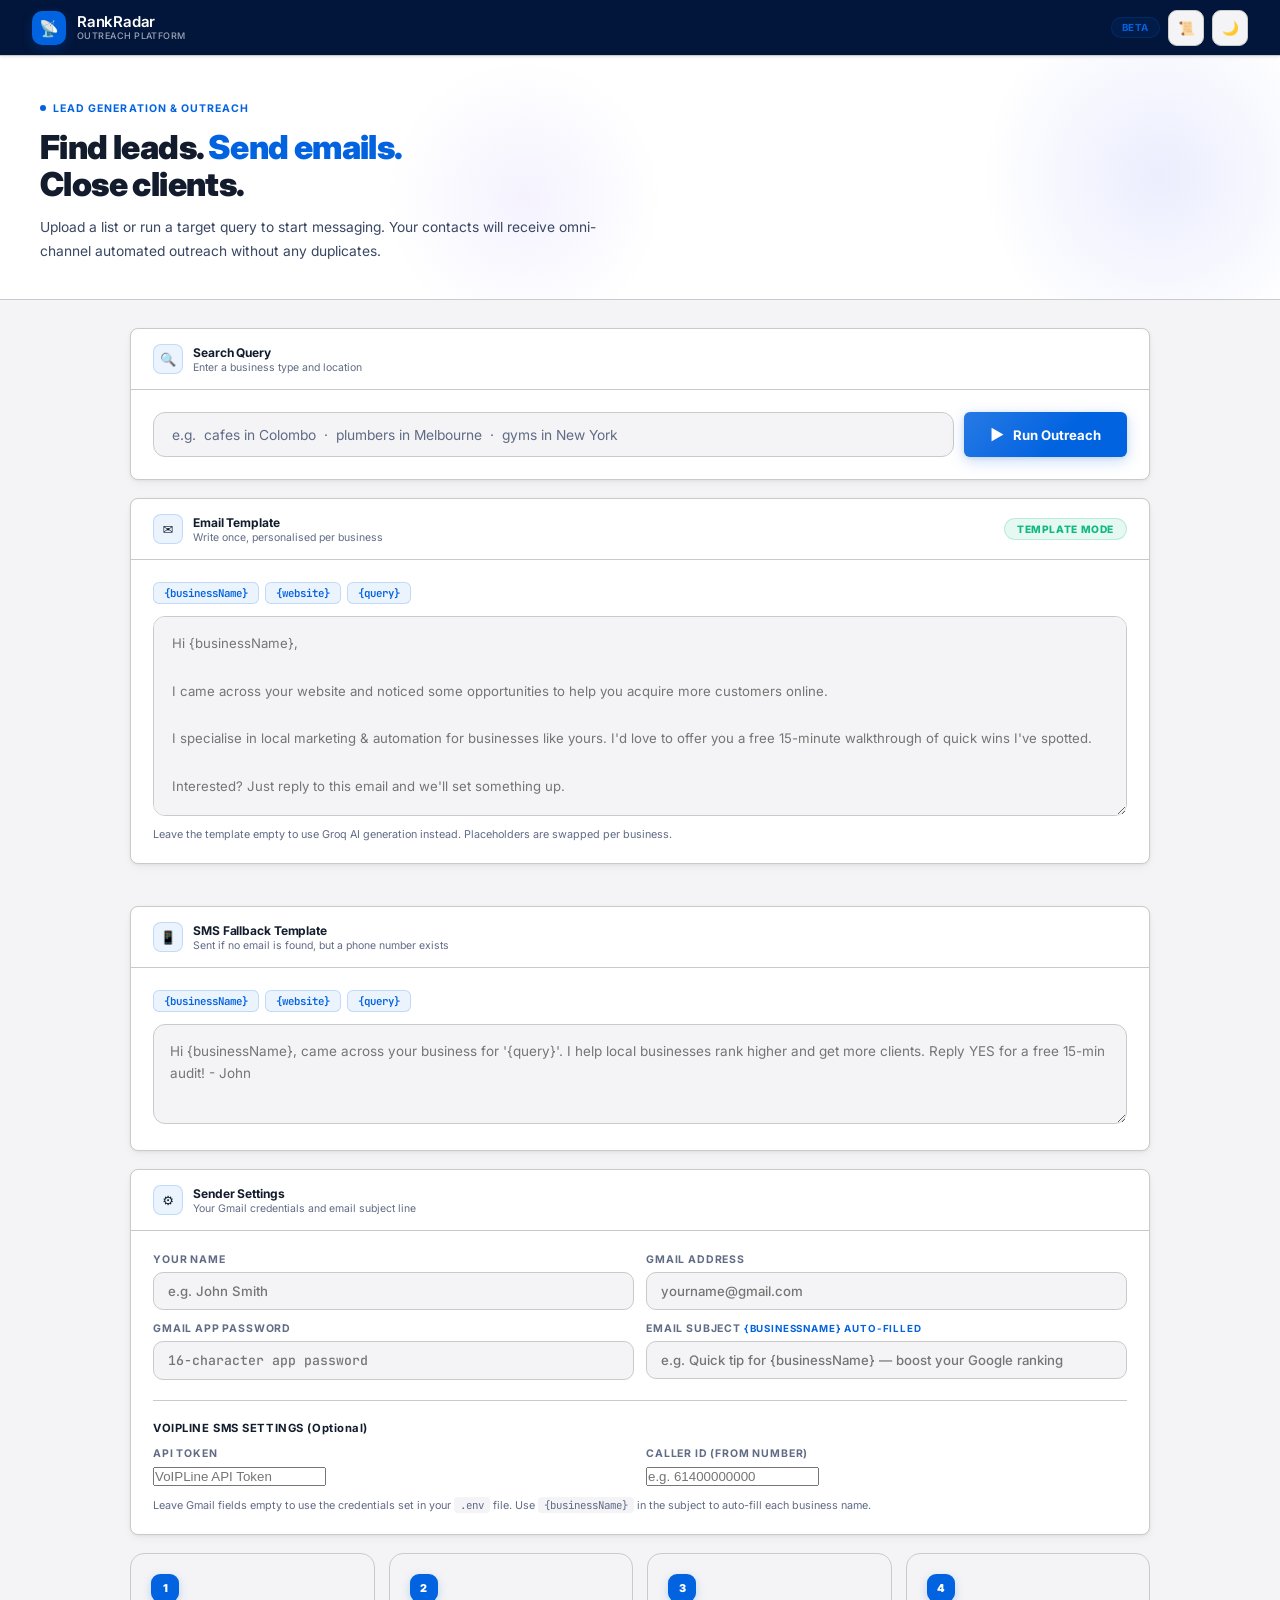
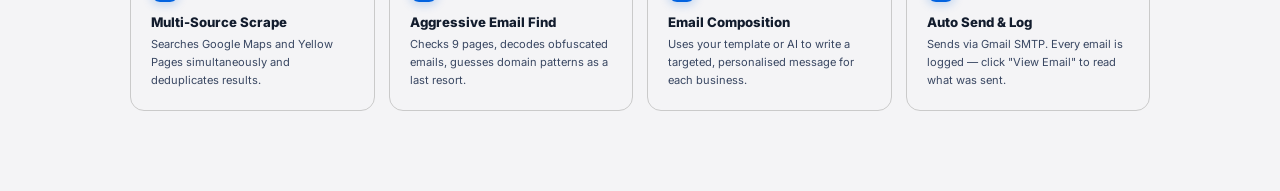
==== commit 629e7a22: "Did changes for index.html and style.css" ====
--- a/index.html
+++ b/index.html
@@ -33,6 +33,7 @@
           class="icon-btn"
           onclick="openHistoryModal()"
           title="View Contact History"
+          aria-label="Open contact history"
         >
           📜
         </button>
@@ -41,6 +42,7 @@
           id="themeBtn"
           onclick="toggleTheme()"
           title="Toggle theme"
+          aria-label="Toggle theme"
         >
           🌙
         </button>
@@ -85,7 +87,7 @@
               placeholder="e.g.  cafes in Colombo  ·  plumbers in Melbourne  ·  gyms in New York"
               autocomplete="off"
             />
-            <button class="run-btn" id="runBtn" onclick="runOutreach()">
+            <button class="run-btn" id="runBtn" onclick="runOutreach()" aria-label="Run Outreach">
               <span class="btn-icon" id="btnIcon">▶</span>
               <span id="btnLabel">Run Outreach</span>
             </button>
@@ -599,7 +601,7 @@
     <!-- /content -->
 
     <!-- Modal -->
-    <div class="modal-overlay" id="modal">
+    <div class="modal-overlay" id="modal" role="dialog" aria-modal="true">
       <div class="modal-box">
         <div class="modal-head">
           <div class="mh-inner">
@@ -646,7 +648,7 @@
     
 
     <!-- History Modal -->
-    <div class="modal-overlay" id="historyModal" style="z-index: 999">
+    <div class="modal-overlay" id="historyModal" style="z-index: 999" role="dialog" aria-modal="true">
       <div
         class="modal-box"
         style="
--- a/style.css
+++ b/style.css
@@ -89,6 +89,12 @@
         transition:
           background 0.3s,
           color 0.3s;
+      }
+
+      /* Focus visible for accessibility */
+      :focus-visible {
+        outline: 2px solid var(--p1);
+        outline-offset: 2px;
       }
 
       /* ─── Topbar ─────────────────────────────────────────────────────────── */
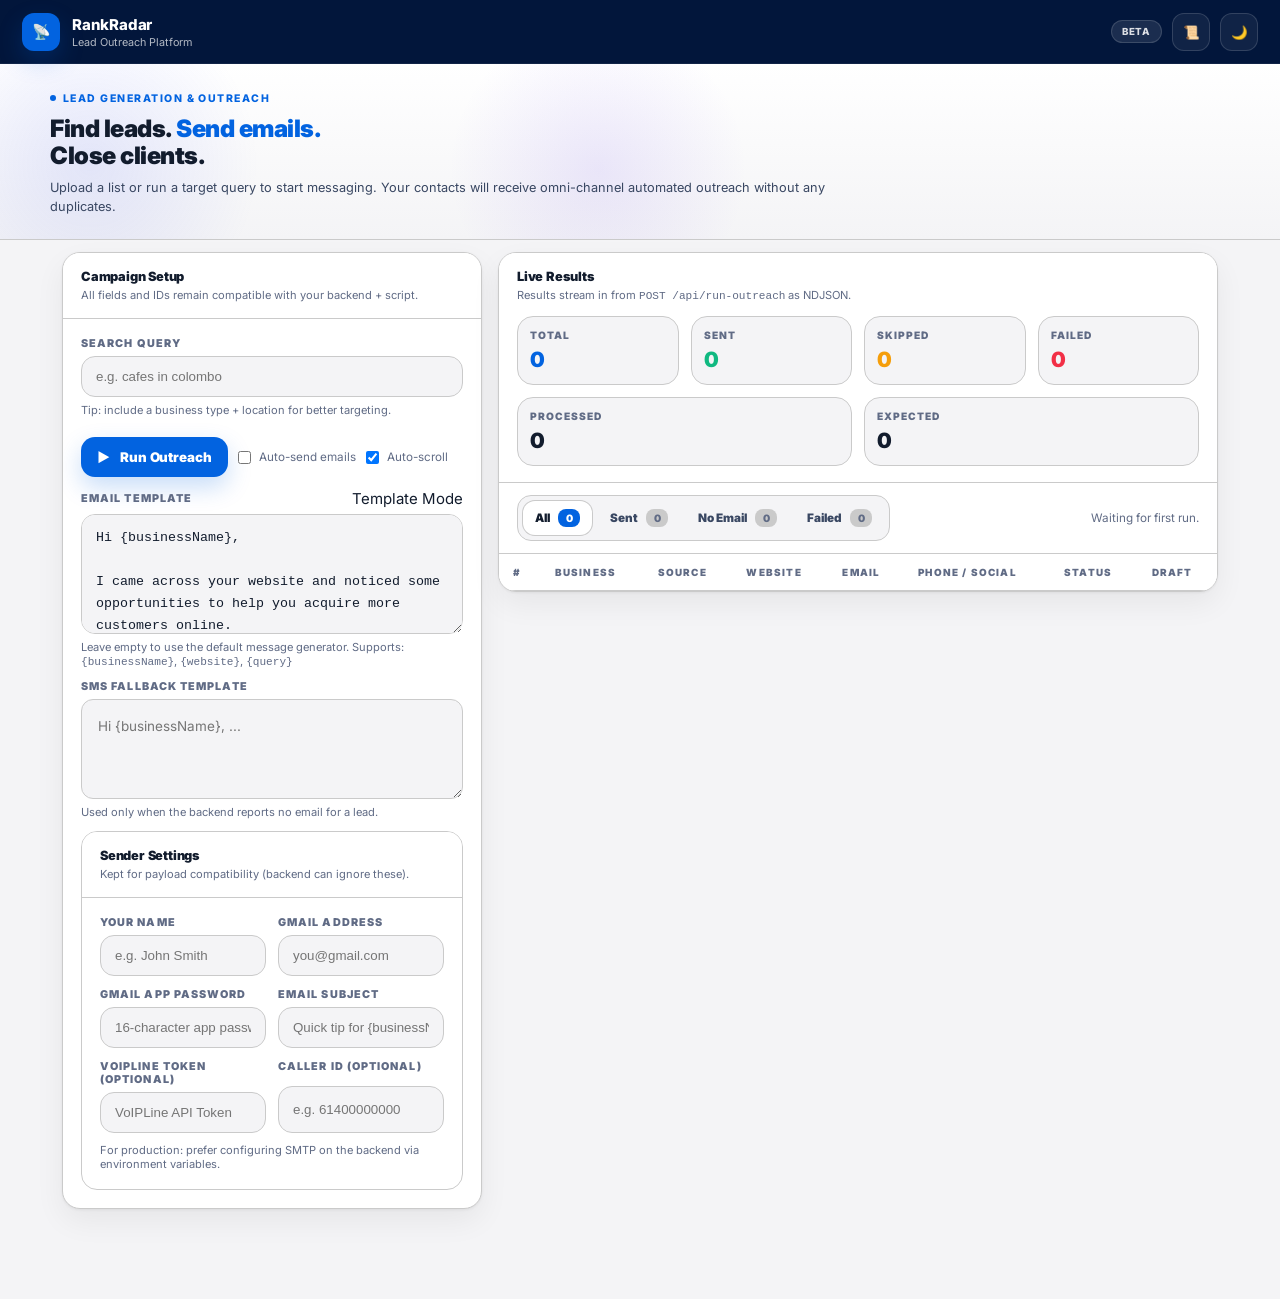
==== commit da6e03e1: "FE: dashboard as index.html, modular JS, legacy folder, history dedup + template default" ====
--- a/index.html
+++ b/index.html
@@ -6,7 +6,7 @@
     <title>RankRadar — Lead Outreach Platform</title>
     <meta
       name="description"
-      content="Find local businesses on Google Maps and Yellow Pages, extract contact emails, and send personalised outreach — automatically."
+      content="Find local businesses, generate outreach messages, and stream campaign progress in real time."
     />
     <link rel="preconnect" href="https://fonts.googleapis.com" />
     <link rel="preconnect" href="https://fonts.gstatic.com" crossorigin />
@@ -14,17 +14,35 @@
       href="https://fonts.googleapis.com/css2?family=Inter:wght@300;400;500;600;700;800;900&family=JetBrains+Mono:wght@400;500&display=swap"
       rel="stylesheet"
     />
-    <!-- <link rel=\'stylesheet\' href=\'style.css\'> -->
-     <link rel="stylesheet" href="style.css" />
+    <link rel="stylesheet" href="style-2.css" />
   </head>
   <body>
-    <!-- Topbar -->
+    <script>
+      (function () {
+        if (location.protocol !== "file:") return;
+        document.body.innerHTML = `
+          <div style="min-height:100vh;display:flex;align-items:center;justify-content:center;padding:24px;font-family:Inter,system-ui,sans-serif;background:#0b1020;color:#e5e7eb;">
+            <div style="max-width:760px;width:100%;background:rgba(255,255,255,.04);border:1px solid rgba(255,255,255,.12);border-radius:16px;padding:22px;">
+              <div style="font-size:1.1rem;font-weight:800;letter-spacing:-.02em;">Open RankRadar over HTTP</div>
+              <div style="margin-top:8px;line-height:1.6;color:rgba(229,231,235,.86);">
+                This dashboard uses <code style="background:rgba(255,255,255,.08);padding:2px 6px;border-radius:8px;">ES module</code> scripts.
+                Browsers block module loading from <code style="background:rgba(255,255,255,.08);padding:2px 6px;border-radius:8px;">file://</code> URLs.
+              </div>
+              <div style="margin-top:14px;display:flex;gap:10px;flex-wrap:wrap;">
+                <a href="http://localhost:3000/" style="display:inline-flex;align-items:center;gap:8px;padding:10px 12px;border-radius:12px;background:#5b6ef5;color:white;text-decoration:none;font-weight:800;">Open Dashboard (http://localhost:3000/)</a>
+                <div style="opacity:.75;font-size:.85rem;">(Make sure backend is running)</div>
+              </div>
+            </div>
+          </div>
+        `;
+      })();
+    </script>
     <header class="topbar">
-      <a href="#" class="brand">
+      <a href="#" class="brand" aria-label="RankRadar">
         <div class="brand-logo">📡</div>
-        <div class="brand-text">
+        <div>
           <div class="brand-name">RankRadar</div>
-          <div class="brand-sub">Outreach Platform</div>
+          <div class="brand-sub">Lead Outreach Platform</div>
         </div>
       </a>
       <div class="nav-right">
@@ -49,85 +67,76 @@
       </div>
     </header>
 
-    <!-- Hero -->
     <div class="hero">
       <div class="hero-inner">
         <div class="hero-eyebrow">
           <div class="hero-dot"></div>
-          Lead Generation & Outreach
-        </div>
-        <h1 class="hero-title">
+          Lead Generation &amp; Outreach
+        </div>
+        <div class="hero-title">
           Find leads. <span>Send emails.</span><br />Close clients.
-        </h1>
-        <p class="hero-desc">
+        </div>
+        <div class="hero-desc">
           Upload a list or run a target query to start messaging. Your contacts
           will receive omni-channel automated outreach without any duplicates.
-        </p>
+        </div>
       </div>
     </div>
 
-    <!-- Content -->
-    <div class="content">
-      <!-- Search Query Card -->
-      <div class="card">
-        <div class="card-head">
-          <div class="card-title-row">
-            <div class="card-icon">🔍</div>
-            <div>
-              <div class="card-title">Search Query</div>
-              <div class="card-sub">Enter a business type and location</div>
-            </div>
-          </div>
-        </div>
-        <div class="card-body">
-          <div class="search-group">
-            <input
-              id="queryInput"
-              type="text"
-              placeholder="e.g.  cafes in Colombo  ·  plumbers in Melbourne  ·  gyms in New York"
-              autocomplete="off"
-            />
-            <button class="run-btn" id="runBtn" onclick="runOutreach()" aria-label="Run Outreach">
-              <span class="btn-icon" id="btnIcon">▶</span>
-              <span id="btnLabel">Run Outreach</span>
-            </button>
-          </div>
-          <div id="statusArea">
-            <div class="spin-ring"></div>
-            <div>
-              <div id="statusTxt">Launching scrapers…</div>
-              <div id="statusSub">
-                Extracting contacts and sending outreach — this might take a few
-                minutes.
-              </div>
-            </div>
-          </div>
-          <div id="errorBox"></div>
-        </div>
-      </div>
-
-      <!-- Email Template Card -->
-      <div class="card">
-        <div class="card-head">
-          <div class="card-title-row">
-            <div class="card-icon">✉️</div>
-            <div>
-              <div class="card-title">Email Template</div>
-              <div class="card-sub">Write once, personalised per business</div>
-            </div>
-          </div>
-          <span class="mode-tag mt-template" id="modeTag">Template Mode</span>
-        </div>
-        <div class="card-body">
-          <div class="ph-bar">
-            <span class="ph-tag">{businessName}</span>
-            <span class="ph-tag">{website}</span>
-            <span class="ph-tag">{query}</span>
-          </div>
-          <textarea
-            id="emailTemplate"
-            oninput="updateModeTag()"
-            placeholder="Hi {businessName},
+    <main class="dashboard">
+      <section class="panel" aria-label="Campaign form">
+        <div class="panel-head">
+          <div class="panel-title">Campaign Setup</div>
+          <div class="panel-sub">All fields and IDs remain compatible with your backend + script.</div>
+        </div>
+        <div class="panel-body">
+          <div class="form-grid">
+            <div class="field">
+              <label class="label" for="queryInput">Search query</label>
+              <input
+                id="queryInput"
+                class="tf"
+                type="text"
+                placeholder="e.g. cafes in colombo"
+                autocomplete="off"
+              />
+              <div class="helper">Tip: include a business type + location for better targeting.</div>
+            </div>
+
+            <div class="actions">
+              <button class="run-btn" id="runBtn" onclick="runOutreach()" aria-label="Run Outreach">
+                <span class="btn-icon" id="btnIcon">▶</span>
+                <span id="btnLabel">Run Outreach</span>
+              </button>
+              <label class="mini" title="When enabled, the backend will attempt to send emails (only if EMAIL_MODE=smtp). Otherwise drafts are generated only.">
+                <input id="sendEmails" type="checkbox" />
+                Auto-send emails
+              </label>
+              <label class="mini" title="Auto-scroll results while streaming">
+                <input id="autoScroll" type="checkbox" checked />
+                Auto-scroll
+              </label>
+            </div>
+
+            <div class="status-banner" id="statusArea">
+              <div class="spin-ring"></div>
+              <div>
+                <div id="statusTxt">Launching…</div>
+                <div id="statusSub">Waiting for backend stream.</div>
+              </div>
+            </div>
+            <div id="errorBox" role="status" aria-live="polite"></div>
+
+            <div class="field">
+              <div style="display:flex; align-items:center; justify-content:space-between; gap:10px;">
+                <label class="label" for="emailTemplate">Email template</label>
+                <span class="mode-tag mt-template" id="modeTag">Template Mode</span>
+              </div>
+              <textarea
+                id="emailTemplate"
+                oninput="updateModeTag()"
+                placeholder="Hi {businessName},\n\nI found your website ({website}) while searching for '{query}'. ..."
+              >Hi {businessName},
 
 I came across your website and noticed some opportunities to help you acquire more customers online.
 
@@ -138,113 +147,29 @@
 Best,
 [Your Name]
 
-— To opt out, reply 'unsubscribe'."
-          ></textarea>
-          <p class="tmpl-note">
-            Leave the template empty to use Groq AI generation instead.
-            Placeholders are swapped per business.
-          </p>
-        </div>
-      </div>
-
-      <!-- SMS Template -->
-      <div class="card" style="margin-top: 24px">
-        <div class="card-head">
-          <div class="card-title-row">
-            <div class="card-icon">📱</div>
-            <div>
-              <div class="card-title">SMS Fallback Template</div>
-              <div class="card-sub">
-                Sent if no email is found, but a phone number exists
-              </div>
-            </div>
-          </div>
-        </div>
-        <div class="card-body">
-          <div class="ph-bar">
-            <span class="ph-tag">{businessName}</span>
-            <span class="ph-tag">{website}</span>
-            <span class="ph-tag">{query}</span>
-          </div>
-          <textarea
-            id="smsTemplate"
-            placeholder="Hi {businessName}, came across your business for '{query}'. I help local businesses rank higher and get more clients. Reply YES for a free 15-min audit! - John"
-            style="
-              width: 100%;
-              min-height: 100px;
-              background: var(--bg);
-              border: 1.5px solid var(--border);
-              border-radius: 12px;
-              padding: 16px;
-              font-size: 0.9rem;
-              line-height: 1.6;
-              font-family: inherit;
-              color: var(--text);
-              resize: vertical;
-              outline: none;
-              transition: all 0.2s;
-            "
-            onfocus="
-              this.style.borderColor = 'var(--p1)';
-              this.style.boxShadow = '0 0 0 4px var(--ring)';
-            "
-            onblur="
-              this.style.borderColor = '';
-              this.style.boxShadow = '';
-            "
-          ></textarea>
-        </div>
-      </div>
-
-      <!-- Sender Settings -->
-      <div class="card">
-        <div class="card-head">
-          <div class="card-title-row">
-            <div class="card-icon">⚙️</div>
-            <div>
-              <div class="card-title">Sender Settings</div>
-              <div class="card-sub">
-                Your Gmail credentials and email subject line
-              </div>
-            </div>
-          </div>
-        </div>
-        <div class="card-body">
-          <div
-            style="
-              display: grid;
-              grid-template-columns: 1fr 1fr;
-              gap: 12px;
-              margin-bottom: 12px;
-            "
-          >
-            <div>
-              <label
-                style="
-                  display: block;
-                  font-size: 0.7rem;
-                  font-weight: 700;
-                  text-transform: uppercase;
-                  letter-spacing: 0.08em;
-                  color: var(--text-3);
-                  margin-bottom: 6px;
-                "
-                >Your Name</label
-              >
-              <input
-                id="senderName"
-                type="text"
-                placeholder="e.g. John Smith"
+— To opt out, reply 'unsubscribe'.</textarea>
+              <div class="helper">
+                Leave empty to use the default message generator. Supports: <code>{businessName}</code>, <code>{website}</code>, <code>{query}</code>
+              </div>
+            </div>
+
+            <div class="field">
+              <label class="label" for="smsTemplate">SMS fallback template</label>
+              <textarea
+                id="smsTemplate"
+                placeholder="Hi {businessName}, ..."
                 style="
                   width: 100%;
+                  min-height: 100px;
                   background: var(--bg);
                   border: 1.5px solid var(--border);
-                  border-radius: 10px;
-                  padding: 10px 14px;
-                  font-size: 0.88rem;
-                  font-weight: 500;
+                  border-radius: 12px;
+                  padding: 16px;
+                  font-size: 0.9rem;
+                  line-height: 1.6;
                   font-family: inherit;
                   color: var(--text);
+                  resize: vertical;
                   outline: none;
                   transition: all 0.2s;
                 "
@@ -256,330 +181,118 @@
                   this.style.borderColor = '';
                   this.style.boxShadow = '';
                 "
-              />
-            </div>
-            <div>
-              <label
-                style="
-                  display: block;
-                  font-size: 0.7rem;
-                  font-weight: 700;
-                  text-transform: uppercase;
-                  letter-spacing: 0.08em;
-                  color: var(--text-3);
-                  margin-bottom: 6px;
-                "
-                >Gmail Address</label
-              >
-              <input
-                id="gmailUser"
-                type="email"
-                placeholder="yourname@gmail.com"
-                style="
-                  width: 100%;
-                  background: var(--bg);
-                  border: 1.5px solid var(--border);
-                  border-radius: 10px;
-                  padding: 10px 14px;
-                  font-size: 0.88rem;
-                  font-weight: 500;
-                  font-family: inherit;
-                  color: var(--text);
-                  outline: none;
-                  transition: all 0.2s;
-                "
-                onfocus="
-                  this.style.borderColor = 'var(--p1)';
-                  this.style.boxShadow = '0 0 0 4px var(--ring)';
-                "
-                onblur="
-                  this.style.borderColor = '';
-                  this.style.boxShadow = '';
-                "
-              />
-            </div>
-            <div>
-              <label
-                style="
-                  display: block;
-                  font-size: 0.7rem;
-                  font-weight: 700;
-                  text-transform: uppercase;
-                  letter-spacing: 0.08em;
-                  color: var(--text-3);
-                  margin-bottom: 6px;
-                "
-                >Gmail App Password</label
-              >
-              <input
-                id="gmailPass"
-                type="password"
-                placeholder="16-character app password"
-                style="
-                  width: 100%;
-                  background: var(--bg);
-                  border: 1.5px solid var(--border);
-                  border-radius: 10px;
-                  padding: 10px 14px;
-                  font-size: 0.88rem;
-                  font-weight: 500;
-                  font-family: &quot;JetBrains Mono&quot;, monospace;
-                  color: var(--text);
-                  outline: none;
-                  transition: all 0.2s;
-                "
-                onfocus="
-                  this.style.borderColor = 'var(--p1)';
-                  this.style.boxShadow = '0 0 0 4px var(--ring)';
-                "
-                onblur="
-                  this.style.borderColor = '';
-                  this.style.boxShadow = '';
-                "
-              />
-            </div>
-            <div>
-              <label
-                style="
-                  display: block;
-                  font-size: 0.7rem;
-                  font-weight: 700;
-                  text-transform: uppercase;
-                  letter-spacing: 0.08em;
-                  color: var(--text-3);
-                  margin-bottom: 6px;
-                "
-                >Email Subject
-                <span style="color: var(--p1); font-size: 0.65rem"
-                  >{businessName} auto-filled</span
-                ></label
-              >
-              <input
-                id="subjectTemplate"
-                type="text"
-                placeholder="e.g. Quick tip for {businessName} — boost your Google ranking"
-                style="
-                  width: 100%;
-                  background: var(--bg);
-                  border: 1.5px solid var(--border);
-                  border-radius: 10px;
-                  padding: 10px 14px;
-                  font-size: 0.88rem;
-                  font-weight: 500;
-                  font-family: inherit;
-                  color: var(--text);
-                  outline: none;
-                  transition: all 0.2s;
-                "
-                onfocus="
-                  this.style.borderColor = 'var(--p1)';
-                  this.style.boxShadow = '0 0 0 4px var(--ring)';
-                "
-                onblur="
-                  this.style.borderColor = '';
-                  this.style.boxShadow = '';
-                "
-              />
-            </div>
-          </div>
-
-          <!-- VoIPLine Settings -->
-          <hr
-            style="
-              border: 0;
-              border-top: 1px solid var(--border);
-              margin: 20px 0;
-            "
-          />
-          <label
-            style="
-              display: block;
-              font-size: 0.75rem;
-              font-weight: 700;
-              color: var(--text);
-              margin-bottom: 12px;
-              letter-spacing: 0.05em;
-            "
-            >VOIPLINE SMS SETTINGS (Optional)</label
-          >
-          <div
-            style="
-              display: grid;
-              grid-template-columns: 1fr 1fr;
-              gap: 12px;
-              margin-bottom: 12px;
-            "
-          >
-            <div>
-              <label
-                style="
-                  display: block;
-                  font-size: 0.7rem;
-                  font-weight: 700;
-                  text-transform: uppercase;
-                  letter-spacing: 0.08em;
-                  color: var(--text-3);
-                  margin-bottom: 6px;
-                "
-                >API Token</label
-              >
-              <input
-                id="voiplineToken"
-                type="password"
-                placeholder="VoIPLine API Token"
-                class="tf"
-              />
-            </div>
-            <div>
-              <label
-                style="
-                  display: block;
-                  font-size: 0.7rem;
-                  font-weight: 700;
-                  text-transform: uppercase;
-                  letter-spacing: 0.08em;
-                  color: var(--text-3);
-                  margin-bottom: 6px;
-                "
-                >Caller ID (From Number)</label
-              >
-              <input
-                id="voiplineCallerId"
-                type="text"
-                placeholder="e.g. 61400000000"
-                class="tf"
-              />
-            </div>
-          </div>
-          <p style="font-size: 0.72rem; color: var(--text-3)">
-            Leave Gmail fields empty to use the credentials set in your
-            <code
-              style="
-                background: var(--bg);
-                padding: 1px 6px;
-                border-radius: 4px;
-                font-family: &quot;JetBrains Mono&quot;, monospace;
-              "
-              >.env</code
-            >
-            file. Use
-            <code
-              style="
-                background: var(--bg);
-                padding: 1px 6px;
-                border-radius: 4px;
-                font-family: &quot;JetBrains Mono&quot;, monospace;
-              "
-              >{businessName}</code
-            >
-            in the subject to auto-fill each business name.
-          </p>
-        </div>
-      </div>
-
-      <!-- How it works -->
-      <div class="steps" id="howCard">
-        <div class="step-box">
-          <div class="step-num">1</div>
-          <div class="step-name">Multi-Source Scrape</div>
-          <div class="step-desc">
-            Searches Google Maps and Yellow Pages simultaneously and
-            deduplicates results.
-          </div>
-        </div>
-        <div class="step-box">
-          <div class="step-num">2</div>
-          <div class="step-name">Aggressive Email Find</div>
-          <div class="step-desc">
-            Checks 9 pages, decodes obfuscated emails, guesses domain patterns
-            as a last resort.
-          </div>
-        </div>
-        <div class="step-box">
-          <div class="step-num">3</div>
-          <div class="step-name">Email Composition</div>
-          <div class="step-desc">
-            Uses your template or AI to write a targeted, personalised message
-            for each business.
-          </div>
-        </div>
-        <div class="step-box">
-          <div class="step-num">4</div>
-          <div class="step-name">Auto Send & Log</div>
-          <div class="step-desc">
-            Sends via Gmail SMTP. Every email is logged — click "View Email" to
-            read what was sent.
-          </div>
-        </div>
-      </div>
-
-      <!-- Results -->
-      <div id="resultsSection" style="display: none">
-        <div class="stats-grid" style="margin-bottom: 16px">
-          <div class="stat-card">
-            <div class="stat-icon si-total">🏢</div>
-            <div class="stat-info">
-              <div class="stat-val sv-total" id="stTotal">0</div>
-              <div class="stat-lbl">Businesses Found</div>
-            </div>
-          </div>
-          <div class="stat-card">
-            <div class="stat-icon si-sent">✅</div>
-            <div class="stat-info">
-              <div class="stat-val sv-sent" id="stSent">0</div>
-              <div class="stat-lbl">Emails Sent</div>
-            </div>
-          </div>
-          <div class="stat-card">
-            <div class="stat-icon si-noemail">📭</div>
-            <div class="stat-info">
-              <div class="stat-val sv-noemail" id="stSkip">0</div>
-              <div class="stat-lbl">No Email Found</div>
-            </div>
-          </div>
-          <div class="stat-card">
-            <div class="stat-icon si-failed">❌</div>
-            <div class="stat-info">
-              <div class="stat-val sv-failed" id="stFail">0</div>
-              <div class="stat-lbl">Failed</div>
-            </div>
-          </div>
-        </div>
-
-        <div class="tbl-wrap">
-          <div class="table-actions">
+              ></textarea>
+              <div class="helper">Used only when the backend reports no email for a lead.</div>
+            </div>
+
+            <div class="panel" style="border-radius:16px; box-shadow:none;">
+              <div class="panel-head" style="border-bottom:1px solid var(--border);">
+                <div class="panel-title">Sender Settings</div>
+                <div class="panel-sub">Kept for payload compatibility (backend can ignore these).</div>
+              </div>
+              <div class="panel-body">
+                <div style="display:grid; grid-template-columns: 1fr 1fr; gap:12px;">
+                  <div class="field">
+                    <label class="label" for="senderName">Your name</label>
+                    <input id="senderName" class="tf" type="text" placeholder="e.g. John Smith" />
+                  </div>
+                  <div class="field">
+                    <label class="label" for="gmailUser">Gmail address</label>
+                    <input id="gmailUser" class="tf" type="email" placeholder="you@gmail.com" />
+                  </div>
+                  <div class="field">
+                    <label class="label" for="gmailPass">Gmail app password</label>
+                    <input id="gmailPass" class="tf" type="password" placeholder="16-character app password" />
+                  </div>
+                  <div class="field">
+                    <label class="label" for="subjectTemplate">Email subject</label>
+                    <input
+                      id="subjectTemplate"
+                      class="tf"
+                      type="text"
+                      placeholder="Quick tip for {businessName}"
+                    />
+                  </div>
+                </div>
+
+                <div style="margin-top:12px; display:grid; grid-template-columns: 1fr 1fr; gap:12px;">
+                  <div class="field">
+                    <label class="label" for="voiplineToken">VoIPLine token (optional)</label>
+                    <input id="voiplineToken" class="tf" type="password" placeholder="VoIPLine API Token" />
+                  </div>
+                  <div class="field">
+                    <label class="label" for="voiplineCallerId">Caller ID (optional)</label>
+                    <input id="voiplineCallerId" class="tf" type="text" placeholder="e.g. 61400000000" />
+                  </div>
+                </div>
+
+                <div class="helper" style="margin-top:10px;">
+                  For production: prefer configuring SMTP on the backend via environment variables.
+                </div>
+              </div>
+            </div>
+          </div>
+        </div>
+      </section>
+
+      <section class="panel" aria-label="Live outreach results">
+        <div class="panel-head">
+          <div class="panel-title">Live Results</div>
+          <div class="panel-sub">
+            Results stream in from <code>POST /api/run-outreach</code> as NDJSON.
+          </div>
+
+          <div class="summary-grid" aria-label="Campaign summary">
+            <div class="metric">
+              <div class="metric-k">Total</div>
+              <div class="metric-v total" id="stTotal">0</div>
+            </div>
+            <div class="metric">
+              <div class="metric-k">Sent</div>
+              <div class="metric-v sent" id="stSent">0</div>
+            </div>
+            <div class="metric">
+              <div class="metric-k">Skipped</div>
+              <div class="metric-v skipped" id="stSkip">0</div>
+            </div>
+            <div class="metric">
+              <div class="metric-k">Failed</div>
+              <div class="metric-v failed" id="stFail">0</div>
+            </div>
+          </div>
+
+          <div class="summary-grid" style="grid-template-columns:repeat(2,1fr); margin-top:12px;">
+            <div class="metric">
+              <div class="metric-k">Processed</div>
+              <div class="metric-v" id="prProcessed">0</div>
+            </div>
+            <div class="metric">
+              <div class="metric-k">Expected</div>
+              <div class="metric-v" id="prTotal">0</div>
+            </div>
+          </div>
+        </div>
+
+        <div id="resultsSection" style="display: block">
+          <div class="table-toolbar">
             <div class="filter-bar">
-              <button
-                class="ftab active"
-                data-filter="all"
-                onclick="setFilter('all')"
-              >
+              <button class="ftab active" data-filter="all" onclick="setFilter('all')">
                 All <span class="fcount" id="fcAll">0</span>
               </button>
-              <button
-                class="ftab"
-                data-filter="sent"
-                onclick="setFilter('sent')"
-              >
+              <button class="ftab" data-filter="sent" onclick="setFilter('sent')">
                 Sent <span class="fcount" id="fcSent">0</span>
               </button>
-              <button
-                class="ftab"
-                data-filter="noemail"
-                onclick="setFilter('noemail')"
-              >
+              <button class="ftab" data-filter="noemail" onclick="setFilter('noemail')">
                 No Email <span class="fcount" id="fcSkip">0</span>
               </button>
-              <button
-                class="ftab"
-                data-filter="failed"
-                onclick="setFilter('failed')"
-              >
+              <button class="ftab" data-filter="failed" onclick="setFilter('failed')">
                 Failed <span class="fcount" id="fcFail">0</span>
               </button>
             </div>
-          </div>
-          <div class="tbl-scroll">
+            <div class="mini" id="liveHint">Waiting for first run.</div>
+          </div>
+
+          <div class="tbl-scroll" id="tblScroll">
             <table>
               <thead>
                 <tr>
@@ -587,20 +300,23 @@
                   <th>Business</th>
                   <th>Source</th>
                   <th>Website</th>
-                  <th>Email Found</th>
+                  <th>Email</th>
+                  <th>Phone / Social</th>
                   <th>Status</th>
-                  <th>Generated Email</th>
+                  <th>Draft</th>
                 </tr>
               </thead>
               <tbody id="tBody"></tbody>
             </table>
           </div>
         </div>
-      </div>
-    </div>
-    <!-- /content -->
-
-    <!-- Modal -->
+
+        <div class="panel-body" id="howCard" style="display:none;">
+          <div class="helper">Run a campaign to see results stream in.</div>
+        </div>
+      </section>
+    </main>
+
     <div class="modal-overlay" id="modal" role="dialog" aria-modal="true">
       <div class="modal-box">
         <div class="modal-head">
@@ -609,7 +325,7 @@
             <div class="mh-url" id="mUrl">—</div>
             <div class="mh-chips" id="mChips"></div>
           </div>
-          <button class="close-btn" onclick="closeModal()">✕</button>
+          <button class="close-btn" onclick="closeModal()" aria-label="Close modal">✕</button>
         </div>
         <div class="modal-body">
           <div class="mfields">
@@ -626,131 +342,53 @@
               <div class="mf-val" id="mAddr">—</div>
             </div>
             <div class="mfield" style="grid-column: 1/-1">
-              <div class="mf-label">Phone & Socials</div>
-              <div
-                class="mf-val"
-                id="mExtras"
-                style="font-size: 0.8rem; font-family: monospace"
-              >
-                —
-              </div>
+              <div class="mf-label">Phone &amp; Socials</div>
+              <div class="mf-val" id="mExtras">—</div>
             </div>
           </div>
           <div class="email-section-lbl">Email Body</div>
           <div class="email-preview" id="mBody">—</div>
-          <button class="copy-btn" id="copyBtn" onclick="copyEmail()">
-            📋 Copy Email Body
-          </button>
+          <button class="copy-btn" id="copyBtn" onclick="copyEmail()">📋 Copy Email Body</button>
         </div>
       </div>
     </div>
 
-    
-
-    <!-- History Modal -->
     <div class="modal-overlay" id="historyModal" style="z-index: 999" role="dialog" aria-modal="true">
-      <div
-        class="modal-box"
-        style="
-          max-width: 700px;
-          max-height: 80vh;
-          display: flex;
-          flex-direction: column;
-        "
-      >
+      <div class="modal-box" style="max-width: 860px; max-height: 85vh; display: flex; flex-direction: column;">
         <div class="modal-head">
           <div class="mh-inner">
-            <div
-              class="mh-biz"
-              style="font-size: 1.1rem; letter-spacing: -0.02em"
-            >
-              Contact History
-            </div>
-            <div class="mh-url" style="margin-top: 2px">
-              Businesses contacted previously are automatically skipped to
-              prevent double-messaging.
-            </div>
-          </div>
-          <button class="close-btn" onclick="closeHistoryModal()">✕</button>
-        </div>
-        <div
-          class="modal-body"
-          style="
-            padding: 0;
-            overflow: hidden;
-            display: flex;
-            flex-direction: column;
-          "
-        >
-          <div
-            class="tbl-wrap"
-            style="
-              box-shadow: none;
-              border: none;
-              border-radius: 0;
-              display: flex;
-              flex-direction: column;
-              overflow: hidden;
-            "
-          >
-            <div class="tbl-scroll" style="max-height: 50vh; overflow-y: auto">
-              <table
-                style="width: 100%; text-align: left; border-collapse: collapse"
-              >
-                <thead
-                  style="
-                    position: sticky;
-                    top: 0;
-                    background: var(--surface);
-                    z-index: 10;
-                  "
-                >
-                  <tr style="border-bottom: 1px solid var(--border)">
-                    <th
-                      style="
-                        padding: 12px 16px;
-                        font-size: 0.7rem;
-                        color: var(--text-3);
-                        text-transform: uppercase;
-                      "
-                    >
-                      Business
-                    </th>
-                    <th
-                      style="
-                        padding: 12px 16px;
-                        font-size: 0.7rem;
-                        color: var(--text-3);
-                        text-transform: uppercase;
-                      "
-                    >
-                      Method
-                    </th>
-                    <th
-                      style="
-                        padding: 12px 16px;
-                        font-size: 0.7rem;
-                        color: var(--text-3);
-                        text-transform: uppercase;
-                      "
-                    >
-                      Date
-                    </th>
-                    <th style="padding: 12px 16px; font-size: 0.7rem"></th>
-                  </tr>
-                </thead>
-                <tbody id="hBody"></tbody>
-              </table>
-            </div>
+            <div class="mh-biz">Contact History</div>
+            <div class="mh-url">Previously contacted businesses are skipped to prevent duplicates.</div>
+            <div style="margin-top:10px;">
+              <input id="historySearch" class="tf" type="text" placeholder="Search history..." style="padding:10px 12px; border-radius:12px;" />
+            </div>
+            <div style="margin-top:10px; display:flex; align-items:center; gap:12px; flex-wrap:wrap;">
+              <label class="mini" title="Show only the most recent entry per business/contact in this table view.">
+                <input id="historyDedup" type="checkbox" checked />
+                Hide duplicates
+              </label>
+            </div>
+          </div>
+          <button class="close-btn" onclick="closeHistoryModal()" aria-label="Close history">✕</button>
+        </div>
+        <div class="modal-body" style="padding: 0; overflow: hidden; display: flex; flex-direction: column;">
+          <div class="tbl-scroll" style="max-height: 60vh;">
+            <table>
+              <thead>
+                <tr>
+                  <th>Business</th>
+                  <th>Method</th>
+                  <th>Date</th>
+                  <th></th>
+                </tr>
+              </thead>
+              <tbody id="hBody"></tbody>
+            </table>
           </div>
         </div>
       </div>
     </div>
 
-    
-  
-    <!-- <script src=\'script.js\'></script>
-      -->
-    <script src="script.js"></script>
+    <script type="module" src="main.js"></script>
   </body>
 </html>
--- a/style-2.css
+++ b/style-2.css
@@ -0,0 +1,826 @@
+/* ─── Reset ──────────────────────────────────────────────────────────── */
+*,
+*::before,
+*::after {
+  box-sizing: border-box;
+  margin: 0;
+  padding: 0;
+}
+button {
+  cursor: pointer;
+  font-family: inherit;
+}
+a {
+  text-decoration: none;
+}
+
+/* ─── Theme (reuse existing tokens) ───────────────────────────────────── */
+:root {
+  --bg: #f4f4f6;
+  --surface: #ffffff;
+  --card: #ffffff;
+  --border: #cacaca;
+  --border-hi: #8f929d;
+
+  --p1: #0263e0;
+  --p2: #02163b;
+  --grad: #0263e0;
+  --grad-soft: rgba(2, 99, 224, 0.08);
+  --glow: rgba(2, 99, 224, 0.22);
+  --ring: rgba(2, 99, 224, 0.18);
+
+  --green: #10b981;
+  --green-bg: rgba(16, 185, 129, 0.1);
+  --amber: #f59e0b;
+  --amber-bg: rgba(245, 158, 11, 0.1);
+  --red: #f22f46;
+  --red-bg: rgba(242, 47, 70, 0.1);
+  --blue: #0263e0;
+  --blue-bg: rgba(2, 99, 224, 0.1);
+
+  --text: #121c2d;
+  --text-2: #394762;
+  --text-3: #606b85;
+
+  --r: 10px;
+  --r-lg: 14px;
+  --r-xl: 18px;
+  --sh: 0 1px 3px rgba(0, 0, 0, 0.06), 0 12px 30px rgba(0, 0, 0, 0.06);
+  --sh-lg: 0 24px 64px rgba(0, 0, 0, 0.18);
+}
+
+[data-theme="dark"] {
+  --bg: #0d0f1a;
+  --surface: #131626;
+  --card: #171b2e;
+  --border: #252a42;
+  --border-hi: #323858;
+
+  --green-bg: rgba(16, 185, 129, 0.12);
+  --amber-bg: rgba(245, 158, 11, 0.12);
+  --red-bg: rgba(239, 68, 68, 0.12);
+  --blue-bg: rgba(59, 130, 246, 0.12);
+
+  --text: #e8eaf5;
+  --text-2: #a2abc7;
+  --text-3: #667199;
+
+  --sh: 0 6px 24px rgba(0, 0, 0, 0.38);
+  --sh-lg: 0 30px 90px rgba(0, 0, 0, 0.6);
+}
+
+/* Focus visible for accessibility */
+:focus-visible {
+  outline: 2px solid var(--p1);
+  outline-offset: 2px;
+}
+
+html {
+  font-size: 15px;
+  scroll-behavior: smooth;
+}
+body {
+  font-family: "Inter", system-ui, sans-serif;
+  background: var(--bg);
+  color: var(--text);
+  min-height: 100vh;
+  -webkit-font-smoothing: antialiased;
+}
+
+/* ─── App Shell ───────────────────────────────────────────────────────── */
+.topbar {
+  position: sticky;
+  top: 0;
+  z-index: 200;
+  height: 64px;
+  background: var(--p2);
+  border-bottom: 1px solid rgba(255, 255, 255, 0.06);
+  display: flex;
+  align-items: center;
+  justify-content: space-between;
+  padding: 0 22px;
+}
+
+.brand {
+  display: flex;
+  align-items: center;
+  gap: 12px;
+}
+.brand-logo {
+  width: 38px;
+  height: 38px;
+  background: var(--grad);
+  border-radius: 12px;
+  display: grid;
+  place-items: center;
+  box-shadow: 0 10px 24px var(--glow);
+}
+.brand-name {
+  color: #fff;
+  font-weight: 800;
+  letter-spacing: -0.2px;
+}
+.brand-sub {
+  font-size: 0.72rem;
+  color: rgba(255, 255, 255, 0.7);
+  margin-top: 2px;
+}
+.nav-right {
+  display: flex;
+  align-items: center;
+  gap: 10px;
+}
+
+.pill-badge {
+  font-size: 0.65rem;
+  font-weight: 800;
+  letter-spacing: 0.08em;
+  text-transform: uppercase;
+  padding: 5px 10px;
+  border-radius: 999px;
+  background: rgba(255, 255, 255, 0.1);
+  color: rgba(255, 255, 255, 0.85);
+  border: 1px solid rgba(255, 255, 255, 0.14);
+}
+
+.icon-btn {
+  width: 38px;
+  height: 38px;
+  border-radius: 12px;
+  border: 1px solid rgba(255, 255, 255, 0.14);
+  background: rgba(255, 255, 255, 0.06);
+  color: #fff;
+  display: grid;
+  place-items: center;
+  transition: transform 0.12s, background 0.12s, border-color 0.12s;
+}
+.icon-btn:hover {
+  transform: translateY(-1px);
+  background: rgba(255, 255, 255, 0.1);
+  border-color: rgba(255, 255, 255, 0.22);
+}
+
+.hero {
+  border-bottom: 1px solid var(--border);
+  background: linear-gradient(180deg, var(--surface), var(--bg));
+  padding: 22px 22px;
+  position: relative;
+  overflow: hidden;
+}
+.hero::before {
+  content: "";
+  position: absolute;
+  top: -70px;
+  left: -80px;
+  width: 340px;
+  height: 340px;
+  background: radial-gradient(
+    circle,
+    rgba(91, 110, 245, 0.14) 0%,
+    transparent 70%
+  );
+  filter: blur(0px);
+  pointer-events: none;
+  animation: hero-float-1 7s ease-in-out infinite;
+}
+.hero::after {
+  content: "";
+  position: absolute;
+  bottom: -80px;
+  left: 35%;
+  width: 300px;
+  height: 300px;
+  background: radial-gradient(
+    circle,
+    rgba(124, 90, 240, 0.12) 0%,
+    transparent 70%
+  );
+  pointer-events: none;
+  animation: hero-float-2 9s ease-in-out infinite;
+}
+
+@keyframes hero-float-1 {
+  0%,
+  100% {
+    transform: translate(0, 0);
+  }
+  50% {
+    transform: translate(14px, 10px);
+  }
+}
+@keyframes hero-float-2 {
+  0%,
+  100% {
+    transform: translate(0, 0);
+  }
+  50% {
+    transform: translate(-10px, -12px);
+  }
+}
+
+.hero-inner {
+  max-width: 1180px;
+  margin: 0 auto;
+  position: relative;
+  z-index: 1;
+}
+.hero-eyebrow {
+  display: inline-flex;
+  align-items: center;
+  gap: 7px;
+  font-size: 0.7rem;
+  font-weight: 800;
+  letter-spacing: 0.14em;
+  text-transform: uppercase;
+  color: var(--p1);
+  margin-bottom: 10px;
+}
+.hero-dot {
+  width: 6px;
+  height: 6px;
+  border-radius: 999px;
+  background: var(--p1);
+  box-shadow: 0 0 0 0 rgba(91, 110, 245, 0.35);
+  animation: hero-dot-pulse 1.8s ease-in-out infinite;
+}
+
+@keyframes hero-dot-pulse {
+  0%,
+  100% {
+    transform: scale(1);
+    box-shadow: 0 0 0 0 rgba(91, 110, 245, 0.32);
+  }
+  50% {
+    transform: scale(0.82);
+    box-shadow: 0 0 0 10px rgba(91, 110, 245, 0);
+  }
+}
+.hero-title {
+  font-size: 1.6rem;
+  font-weight: 900;
+  line-height: 1.15;
+  letter-spacing: -0.02em;
+}
+.hero-title span {
+  background: var(--grad);
+  -webkit-background-clip: text;
+  -webkit-text-fill-color: transparent;
+  background-clip: text;
+}
+.hero-desc {
+  margin-top: 8px;
+  color: var(--text-2);
+  font-size: 0.85rem;
+  line-height: 1.55;
+  max-width: 820px;
+}
+
+.dashboard {
+  max-width: 1200px;
+  margin: 0 auto;
+  padding: 12px 22px 90px;
+  display: grid;
+  grid-template-columns: 420px 1fr;
+  gap: 16px;
+  align-items: start;
+}
+
+.panel {
+  background: var(--card);
+  border: 1px solid var(--border);
+  border-radius: var(--r-xl);
+  box-shadow: var(--sh);
+  overflow: hidden;
+}
+.panel-head {
+  padding: 16px 18px;
+  border-bottom: 1px solid var(--border);
+  background: linear-gradient(180deg, var(--surface), rgba(0, 0, 0, 0));
+}
+.panel-title {
+  font-size: 0.85rem;
+  font-weight: 900;
+  letter-spacing: -0.2px;
+}
+.panel-sub {
+  font-size: 0.74rem;
+  color: var(--text-3);
+  margin-top: 4px;
+}
+.panel-body {
+  padding: 18px;
+}
+
+.form-grid {
+  display: grid;
+  gap: 12px;
+}
+
+.field {
+  display: grid;
+  gap: 6px;
+}
+.label {
+  font-size: 0.72rem;
+  font-weight: 900;
+  letter-spacing: 0.1em;
+  text-transform: uppercase;
+  color: var(--text-3);
+}
+.helper {
+  font-size: 0.74rem;
+  color: var(--text-3);
+}
+
+.tf,
+textarea {
+  width: 100%;
+  background: var(--bg);
+  border: 1.5px solid var(--border);
+  border-radius: 14px;
+  padding: 12px 14px;
+  color: var(--text);
+  outline: none;
+  transition: border-color 0.15s, box-shadow 0.15s, background 0.15s;
+}
+.tf:focus,
+textarea:focus {
+  background: var(--surface);
+  border-color: var(--p1);
+  box-shadow: 0 0 0 4px var(--ring);
+}
+
+textarea {
+  min-height: 120px;
+  line-height: 1.65;
+  resize: vertical;
+}
+
+.actions {
+  display: flex;
+  gap: 10px;
+  align-items: center;
+  margin-top: 8px;
+}
+
+.run-btn {
+  display: inline-flex;
+  align-items: center;
+  justify-content: center;
+  gap: 10px;
+  padding: 12px 16px;
+  border: none;
+  border-radius: 14px;
+  background: var(--p1);
+  color: #fff;
+  font-weight: 900;
+  letter-spacing: -0.1px;
+  box-shadow: 0 10px 24px var(--glow);
+  transition: transform 0.12s, box-shadow 0.12s, opacity 0.12s;
+}
+.run-btn:hover:not(:disabled) {
+  transform: translateY(-1px);
+  box-shadow: 0 14px 28px var(--glow);
+}
+.run-btn:disabled {
+  opacity: 0.55;
+  cursor: not-allowed;
+}
+
+.mini {
+  display: inline-flex;
+  align-items: center;
+  gap: 8px;
+  font-size: 0.78rem;
+  color: var(--text-3);
+}
+
+.status-banner {
+  display: none;
+  margin-top: 12px;
+  padding: 12px 14px;
+  border-radius: 14px;
+  border: 1px solid var(--ring);
+  background: var(--grad-soft);
+}
+.status-banner.show {
+  display: flex;
+  gap: 12px;
+  align-items: center;
+}
+
+.spin-ring {
+  width: 18px;
+  height: 18px;
+  border: 2.5px solid var(--ring);
+  border-top-color: var(--p1);
+  border-radius: 50%;
+  animation: spin 0.75s linear infinite;
+}
+@keyframes spin {
+  to {
+    transform: rotate(360deg);
+  }
+}
+
+#statusTxt {
+  font-size: 0.82rem;
+  font-weight: 900;
+  color: var(--p1);
+}
+#statusSub {
+  margin-top: 2px;
+  font-size: 0.74rem;
+  color: var(--text-2);
+}
+
+#errorBox {
+  display: none;
+  margin-top: 12px;
+  padding: 12px 14px;
+  border-radius: 14px;
+  border: 1px solid rgba(242, 47, 70, 0.28);
+  background: var(--red-bg);
+  color: var(--red);
+  font-weight: 800;
+}
+#errorBox.show {
+  display: block;
+}
+
+/* ─── Results Panel ───────────────────────────────────────────────────── */
+.summary-grid {
+  display: grid;
+  grid-template-columns: repeat(4, 1fr);
+  gap: 12px;
+  margin-top: 14px;
+}
+
+.metric {
+  background: var(--bg);
+  border: 1px solid var(--border);
+  border-radius: 16px;
+  padding: 12px 12px;
+  display: grid;
+  gap: 6px;
+}
+.metric-k {
+  font-size: 0.68rem;
+  letter-spacing: 0.1em;
+  font-weight: 900;
+  text-transform: uppercase;
+  color: var(--text-3);
+}
+.metric-v {
+  font-size: 1.4rem;
+  font-weight: 900;
+  letter-spacing: -0.6px;
+}
+
+.metric-v.total {
+  color: var(--blue);
+}
+.metric-v.sent {
+  color: var(--green);
+}
+.metric-v.skipped {
+  color: var(--amber);
+}
+.metric-v.failed {
+  color: var(--red);
+}
+
+.table-toolbar {
+  display: flex;
+  align-items: center;
+  justify-content: space-between;
+  gap: 10px;
+  padding: 12px 18px;
+  border-bottom: 1px solid var(--border);
+}
+
+.filter-bar {
+  display: inline-flex;
+  gap: 6px;
+  padding: 5px;
+  background: var(--bg);
+  border: 1px solid var(--border);
+  border-radius: 14px;
+}
+
+.ftab {
+  border: none;
+  background: transparent;
+  padding: 8px 12px;
+  border-radius: 12px;
+  font-size: 0.78rem;
+  font-weight: 900;
+  color: var(--text-2);
+  display: inline-flex;
+  align-items: center;
+  gap: 8px;
+}
+.ftab.active {
+  background: var(--card);
+  color: var(--text);
+  box-shadow: 0 0 0 1px var(--border);
+}
+
+.fcount {
+  min-width: 22px;
+  height: 18px;
+  border-radius: 8px;
+  background: var(--border);
+  color: var(--text-3);
+  display: inline-grid;
+  place-items: center;
+  font-size: 0.68rem;
+  font-weight: 900;
+  padding: 0 6px;
+}
+.ftab.active .fcount {
+  background: var(--p1);
+  color: #fff;
+}
+
+.tbl-scroll {
+  max-height: 60vh;
+  overflow: auto;
+}
+
+table {
+  width: 100%;
+  border-collapse: collapse;
+  font-size: 0.82rem;
+}
+
+thead {
+  position: sticky;
+  top: 0;
+  background: var(--surface);
+  z-index: 5;
+}
+
+th {
+  text-align: left;
+  padding: 12px 14px;
+  font-size: 0.66rem;
+  font-weight: 900;
+  letter-spacing: 0.12em;
+  text-transform: uppercase;
+  color: var(--text-3);
+  border-bottom: 1px solid var(--border);
+}
+
+td {
+  padding: 12px 14px;
+  border-bottom: 1px solid var(--border);
+  vertical-align: top;
+}
+
+tr.drow:hover {
+  background: rgba(2, 99, 224, 0.04);
+}
+
+.biz-name {
+  font-weight: 900;
+}
+.biz-meta {
+  margin-top: 4px;
+  font-size: 0.72rem;
+  color: var(--text-3);
+}
+
+.site-link {
+  color: var(--p1);
+  font-weight: 700;
+  max-width: 220px;
+  display: inline-block;
+  white-space: nowrap;
+  overflow: hidden;
+  text-overflow: ellipsis;
+}
+.site-link:hover {
+  text-decoration: underline;
+}
+
+.email-v {
+  font-family: "JetBrains Mono", monospace;
+  font-size: 0.76rem;
+}
+
+.chip {
+  display: inline-flex;
+  align-items: center;
+  gap: 6px;
+  padding: 5px 10px;
+  border-radius: 999px;
+  font-size: 0.7rem;
+  font-weight: 900;
+  white-space: nowrap;
+}
+.cdot {
+  width: 6px;
+  height: 6px;
+  border-radius: 50%;
+  background: currentColor;
+}
+
+.ch-sent {
+  background: var(--green-bg);
+  color: var(--green);
+}
+.ch-warn {
+  background: var(--amber-bg);
+  color: var(--amber);
+}
+.ch-fail {
+  background: var(--red-bg);
+  color: var(--red);
+}
+
+.vbtn {
+  display: inline-flex;
+  align-items: center;
+  gap: 8px;
+  padding: 8px 12px;
+  border-radius: 12px;
+  border: 1px solid var(--border);
+  background: var(--bg);
+  color: var(--text-2);
+  font-weight: 900;
+}
+.vbtn:hover {
+  border-color: var(--border-hi);
+  background: var(--surface);
+}
+
+.empty-row {
+  padding: 54px 18px;
+  text-align: center;
+}
+.empty-icon {
+  font-size: 2.6rem;
+  opacity: 0.35;
+}
+.empty-msg {
+  margin-top: 10px;
+  color: var(--text-3);
+  font-weight: 700;
+}
+
+/* ─── Modal (reuse existing) ──────────────────────────────────────────── */
+.modal-overlay {
+  display: none;
+  position: fixed;
+  inset: 0;
+  z-index: 500;
+  background: rgba(0, 0, 0, 0.5);
+  backdrop-filter: blur(10px);
+  align-items: center;
+  justify-content: center;
+  padding: 20px;
+}
+.modal-overlay.show {
+  display: flex;
+}
+
+.modal-box {
+  background: var(--card);
+  border: 1px solid var(--border);
+  border-radius: var(--r-xl);
+  width: 100%;
+  max-width: 680px;
+  max-height: 90vh;
+  display: flex;
+  flex-direction: column;
+  box-shadow: var(--sh-lg);
+  overflow: hidden;
+}
+.modal-head {
+  padding: 22px 24px 18px;
+  border-bottom: 1px solid var(--border);
+  display: flex;
+  justify-content: space-between;
+  gap: 10px;
+  background: var(--bg);
+}
+
+.mh-inner {
+  flex: 1;
+  min-width: 0;
+}
+.mh-biz {
+  font-size: 1.1rem;
+  font-weight: 800;
+  letter-spacing: -0.3px;
+}
+.mh-url {
+  font-size: 0.75rem;
+  color: var(--text-2);
+  margin-top: 4px;
+  word-break: break-all;
+}
+.mh-chips {
+  display: flex;
+  gap: 6px;
+  margin-top: 8px;
+  flex-wrap: wrap;
+}
+
+.close-btn {
+  width: 32px;
+  height: 32px;
+  border-radius: 9px;
+  border: 1.5px solid var(--border);
+  background: var(--bg);
+  color: var(--text-2);
+}
+
+.modal-body {
+  padding: 22px 24px;
+  overflow-y: auto;
+  flex: 1;
+}
+
+.mfields {
+  display: grid;
+  grid-template-columns: 1fr 1fr;
+  gap: 10px;
+  margin-bottom: 20px;
+}
+.mfield {
+  background: var(--bg);
+  border: 1px solid var(--border);
+  border-radius: 12px;
+  padding: 12px 16px;
+}
+.mf-label {
+  font-size: 0.6rem;
+  font-weight: 800;
+  text-transform: uppercase;
+  letter-spacing: 0.12em;
+  color: var(--text-3);
+  margin-bottom: 6px;
+}
+.mf-val {
+  font-size: 0.88rem;
+  font-weight: 600;
+  word-break: break-word;
+}
+.mf-email {
+  font-family: "JetBrains Mono", monospace;
+  font-size: 0.8rem;
+  color: var(--p1);
+}
+
+.email-section-lbl {
+  font-size: 0.62rem;
+  font-weight: 800;
+  text-transform: uppercase;
+  letter-spacing: 0.12em;
+  color: var(--text-3);
+  margin-bottom: 10px;
+}
+
+.email-preview {
+  margin-top: 10px;
+  background: var(--bg);
+  border: 1.5px solid var(--border);
+  border-radius: 12px;
+  padding: 18px 20px;
+  font-family: "Inter", system-ui, sans-serif;
+  font-size: 0.86rem;
+  white-space: pre-wrap;
+  line-height: 1.85;
+  word-break: break-word;
+  color: var(--text);
+  max-height: 320px;
+  overflow-y: auto;
+}
+
+.copy-btn {
+  margin-top: 12px;
+  width: 100%;
+  border-radius: 11px;
+  border: 1.5px solid var(--border);
+  background: var(--card);
+  padding: 11px;
+  font-weight: 700;
+}
+
+/* ─── Responsive ─────────────────────────────────────────────────────── */
+@media (max-width: 980px) {
+  .dashboard {
+    grid-template-columns: 1fr;
+  }
+  .tbl-scroll {
+    max-height: none;
+  }
+}
+
+@media (max-width: 680px) {
+  .summary-grid {
+    grid-template-columns: repeat(2, 1fr);
+  }
+}
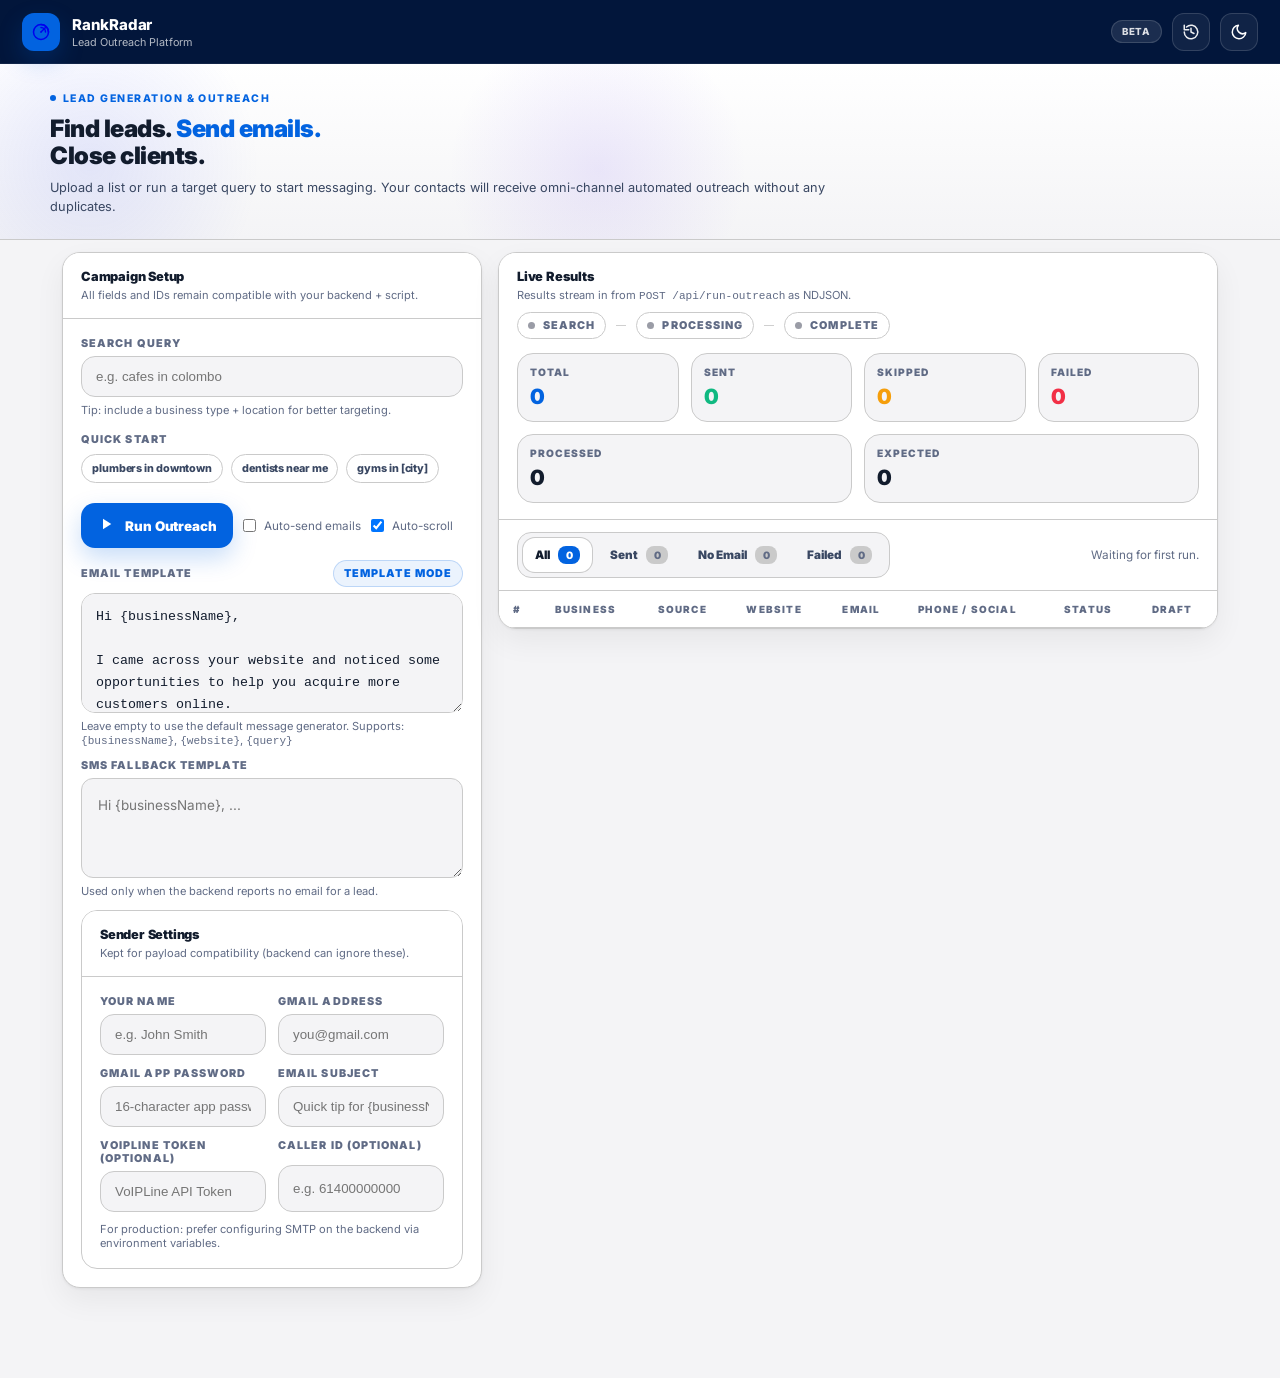
==== commit da5a2496: "FE: dashboard UX polish (quick start, stages, toasts, copy, history)" ====
--- a/index.html
+++ b/index.html
@@ -39,7 +39,7 @@
     </script>
     <header class="topbar">
       <a href="#" class="brand" aria-label="RankRadar">
-        <div class="brand-logo">📡</div>
+        <div class="brand-logo" id="brandLogo"></div>
         <div>
           <div class="brand-name">RankRadar</div>
           <div class="brand-sub">Lead Outreach Platform</div>
@@ -53,7 +53,7 @@
           title="View Contact History"
           aria-label="Open contact history"
         >
-          📜
+          <span class="icon" id="historyIcon" aria-hidden="true"></span>
         </button>
         <button
           class="icon-btn"
@@ -61,9 +61,7 @@
           onclick="toggleTheme()"
           title="Toggle theme"
           aria-label="Toggle theme"
-        >
-          🌙
-        </button>
+        ></button>
       </div>
     </header>
 
@@ -101,11 +99,25 @@
                 autocomplete="off"
               />
               <div class="helper">Tip: include a business type + location for better targeting.</div>
+              <div class="qs" aria-label="Quick start example queries">
+                <div class="qs-title">Quick start</div>
+                <div class="qs-items">
+                  <button class="qs-pill" type="button" data-q="plumbers in downtown">
+                    plumbers in downtown
+                  </button>
+                  <button class="qs-pill" type="button" data-q="dentists near me">
+                    dentists near me
+                  </button>
+                  <button class="qs-pill" type="button" data-q="gyms in [city]">
+                    gyms in [city]
+                  </button>
+                </div>
+              </div>
             </div>
 
             <div class="actions">
               <button class="run-btn" id="runBtn" onclick="runOutreach()" aria-label="Run Outreach">
-                <span class="btn-icon" id="btnIcon">▶</span>
+                <span class="btn-icon" id="btnIcon" aria-hidden="true"></span>
                 <span id="btnLabel">Run Outreach</span>
               </button>
               <label class="mini" title="When enabled, the backend will attempt to send emails (only if EMAIL_MODE=smtp). Otherwise drafts are generated only.">
@@ -242,6 +254,23 @@
             Results stream in from <code>POST /api/run-outreach</code> as NDJSON.
           </div>
 
+          <div class="stage-bar stream-steps" id="stageBar" aria-label="Campaign stage">
+            <div class="stage stream-step" data-stage="search">
+              <div class="stage-dot"></div>
+              <div class="stage-label">Search</div>
+            </div>
+            <div class="stage-sep" aria-hidden="true"></div>
+            <div class="stage stream-step" data-stage="processing">
+              <div class="stage-dot"></div>
+              <div class="stage-label">Processing</div>
+            </div>
+            <div class="stage-sep" aria-hidden="true"></div>
+            <div class="stage stream-step" data-stage="complete">
+              <div class="stage-dot"></div>
+              <div class="stage-label">Complete</div>
+            </div>
+          </div>
+
           <div class="summary-grid" aria-label="Campaign summary">
             <div class="metric">
               <div class="metric-k">Total</div>
@@ -348,7 +377,7 @@
           </div>
           <div class="email-section-lbl">Email Body</div>
           <div class="email-preview" id="mBody">—</div>
-          <button class="copy-btn" id="copyBtn" onclick="copyEmail()">📋 Copy Email Body</button>
+          <button class="copy-btn" id="copyBtn" onclick="copyEmail()">Copy Email Body</button>
         </div>
       </div>
     </div>
@@ -359,6 +388,16 @@
           <div class="mh-inner">
             <div class="mh-biz">Contact History</div>
             <div class="mh-url">Previously contacted businesses are skipped to prevent duplicates.</div>
+            <div class="h-counters" aria-label="History counters">
+              <div class="hc-pill">
+                <span class="hc-k">Unique businesses</span>
+                <span class="hc-v" id="historyUniqueCount">0</span>
+              </div>
+              <div class="hc-pill">
+                <span class="hc-k">Total records</span>
+                <span class="hc-v" id="historyTotalCount">0</span>
+              </div>
+            </div>
             <div style="margin-top:10px;">
               <input id="historySearch" class="tf" type="text" placeholder="Search history..." style="padding:10px 12px; border-radius:12px;" />
             </div>
--- a/style-2.css
+++ b/style-2.css
@@ -73,6 +73,53 @@
 :focus-visible {
   outline: 2px solid var(--p1);
   outline-offset: 2px;
+}
+
+.icon svg {
+  display: block;
+}
+
+/* Quick start example queries */
+.qs {
+  margin-top: 10px;
+}
+.qs-title {
+  font-size: 0.72rem;
+  font-weight: 900;
+  letter-spacing: 0.1em;
+  text-transform: uppercase;
+  color: var(--text-3);
+  margin-bottom: 8px;
+}
+.qs-items {
+  display: flex;
+  gap: 8px;
+  flex-wrap: wrap;
+}
+.qs-pill {
+  border: 1px solid var(--border);
+  background: var(--surface);
+  color: var(--text-2);
+  padding: 7px 10px;
+  border-radius: 999px;
+  font-size: 0.72rem;
+  font-weight: 800;
+  letter-spacing: -0.1px;
+  transition: transform 0.12s, border-color 0.12s, background 0.12s, color 0.12s;
+}
+.qs-pill:hover {
+  border-color: var(--border-hi);
+  background: var(--grad-soft);
+  color: var(--text);
+}
+
+/* ─── Micro-interactions ──────────────────────────────────────────────── */
+.run-btn:active,
+.icon-btn:active,
+.ftab:active,
+.vbtn:active,
+.qs-pill:active {
+  transform: translateY(0) scale(0.98);
 }
 
 html {
@@ -158,6 +205,10 @@
   transform: translateY(-1px);
   background: rgba(255, 255, 255, 0.1);
   border-color: rgba(255, 255, 255, 0.22);
+}
+
+.icon-btn .icon {
+  color: rgba(255, 255, 255, 0.92);
 }
 
 .hero {
@@ -311,6 +362,69 @@
   padding: 18px;
 }
 
+/* ─── Live Results: stream steps (Search / Processing / Complete) ─────── */
+.stream-steps {
+  margin-top: 10px;
+  display: flex;
+  align-items: center;
+  gap: 10px;
+  flex-wrap: wrap;
+}
+
+.stream-step {
+  display: inline-flex;
+  align-items: center;
+  gap: 8px;
+  padding: 6px 10px;
+  border-radius: 999px;
+  border: 1px solid var(--border);
+  background: transparent;
+  color: var(--text-3);
+  user-select: none;
+}
+
+.stream-step .stage-dot {
+  width: 7px;
+  height: 7px;
+  border-radius: 999px;
+  background: var(--border-hi);
+  opacity: 0.9;
+}
+
+.stream-step .stage-label {
+  font-size: 0.72rem;
+  font-weight: 900;
+  letter-spacing: 0.1em;
+  text-transform: uppercase;
+}
+
+.stream-steps .stage-sep {
+  width: 10px;
+  height: 1px;
+  background: var(--border);
+  opacity: 0.9;
+}
+
+.stream-step.active {
+  border-color: rgba(2, 99, 224, 0.35);
+  background: var(--grad-soft);
+  color: var(--p1);
+}
+
+.stream-step.active .stage-dot {
+  background: var(--p1);
+  box-shadow: 0 0 0 4px var(--ring);
+}
+
+.stream-step.done {
+  color: var(--text-2);
+}
+
+.stream-step.done .stage-dot {
+  background: var(--text-2);
+  opacity: 0.85;
+}
+
 .form-grid {
   display: grid;
   gap: 12px;
@@ -330,6 +444,30 @@
 .helper {
   font-size: 0.74rem;
   color: var(--text-3);
+}
+
+.mode-tag {
+  display: inline-flex;
+  align-items: center;
+  justify-content: center;
+  gap: 8px;
+  padding: 6px 10px;
+  border-radius: 999px;
+  border: 1px solid var(--border);
+  background: var(--bg);
+  color: var(--text-3);
+  font-family: inherit;
+  font-size: 0.72rem;
+  font-weight: 900;
+  letter-spacing: 0.1em;
+  text-transform: uppercase;
+  white-space: nowrap;
+}
+
+.mode-tag.mt-template {
+  border-color: rgba(2, 99, 224, 0.2);
+  background: var(--grad-soft);
+  color: var(--p1);
 }
 
 .tf,
@@ -607,6 +745,37 @@
 .email-v {
   font-family: "JetBrains Mono", monospace;
   font-size: 0.76rem;
+}
+
+.cell-copy {
+  display: inline-flex;
+  align-items: center;
+  gap: 8px;
+  max-width: 100%;
+}
+
+.icopy {
+  width: 30px;
+  height: 30px;
+  border-radius: 10px;
+  border: 1px solid var(--border);
+  background: var(--bg);
+  color: var(--text-3);
+  display: inline-grid;
+  place-items: center;
+  flex: 0 0 auto;
+  transition: transform 0.12s, border-color 0.12s, background 0.12s, color 0.12s;
+}
+
+.icopy:hover {
+  border-color: var(--border-hi);
+  background: var(--surface);
+  color: var(--text);
+}
+
+.icopy svg {
+  width: 15px;
+  height: 15px;
 }
 
 .chip {
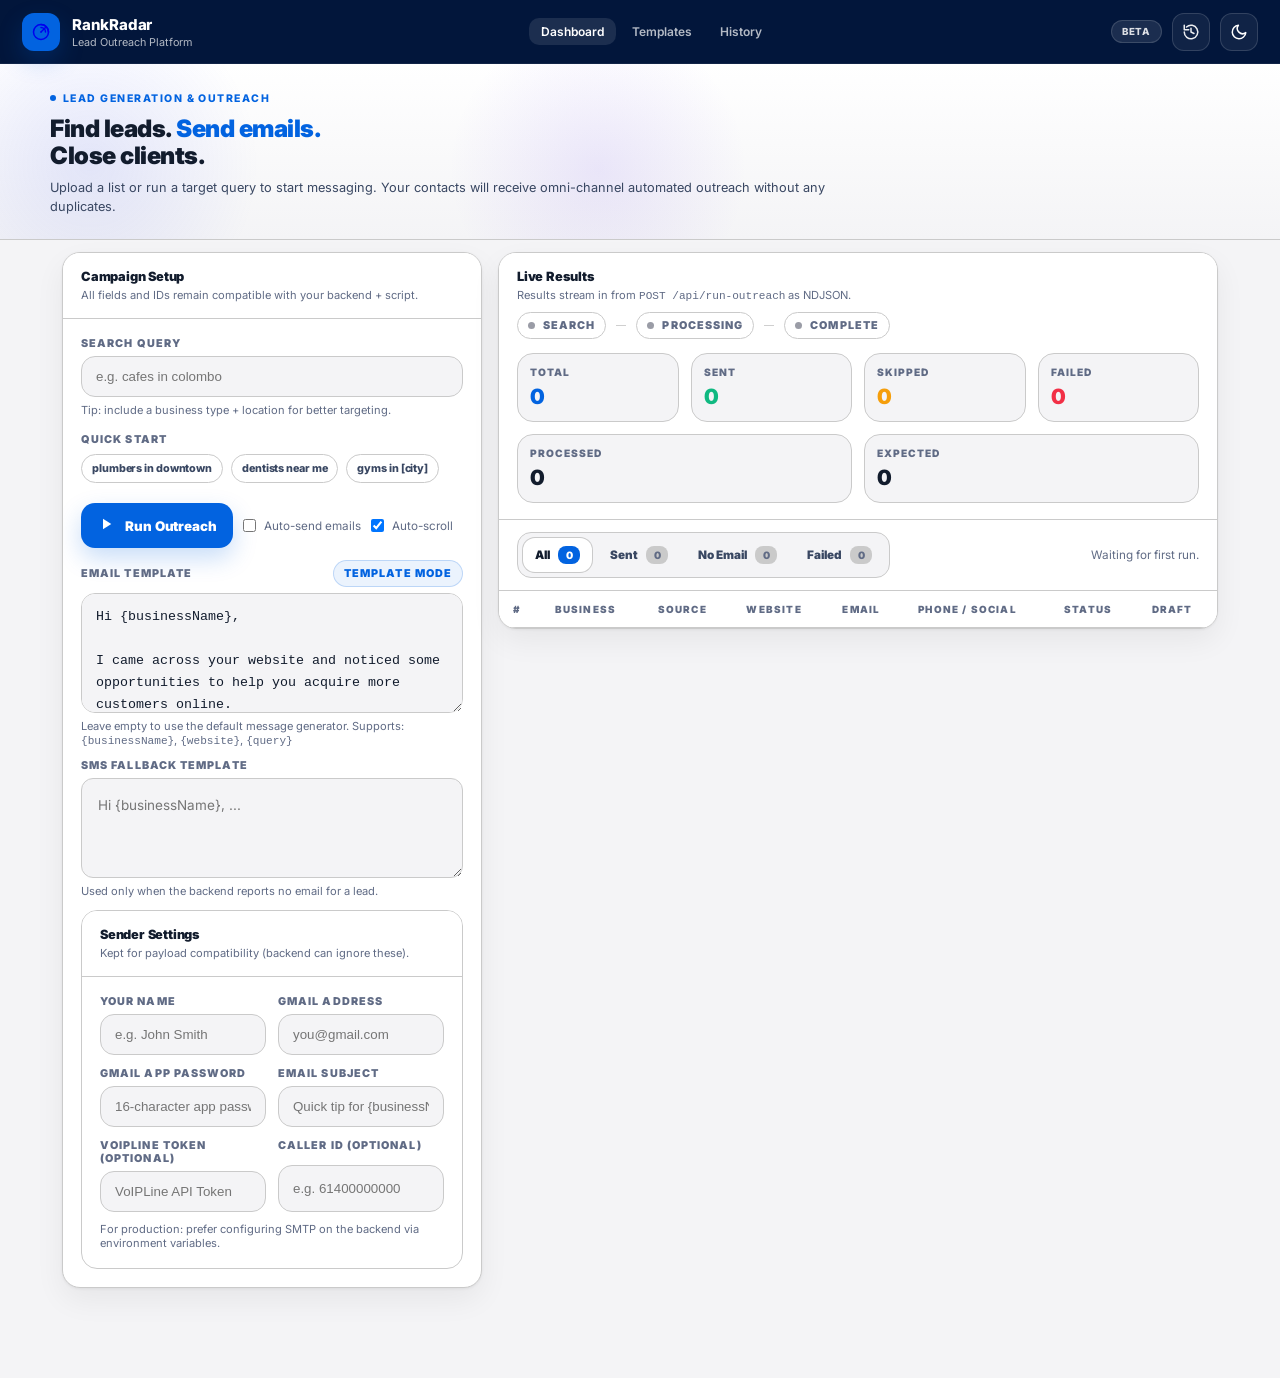
==== commit 430b5d64: "Add dashboard header nav + templates/history pages" ====
--- a/index.html
+++ b/index.html
@@ -45,6 +45,11 @@
           <div class="brand-sub">Lead Outreach Platform</div>
         </div>
       </a>
+      <nav class="header-nav" aria-label="Main navigation">
+        <a href="/" class="nav-link" aria-current="page">Dashboard</a>
+        <a href="/templates/" class="nav-link">Templates</a>
+        <a href="/history/" class="nav-link">History</a>
+      </nav>
       <div class="nav-right">
         <span class="pill-badge">Beta</span>
         <button
--- a/style-2.css
+++ b/style-2.css
@@ -176,6 +176,35 @@
   display: flex;
   align-items: center;
   gap: 10px;
+}
+
+.header-nav {
+  display: flex;
+  align-items: center;
+  gap: 4px;
+  flex: 1;
+  justify-content: center;
+  min-width: 0;
+}
+
+.nav-link {
+  font-size: 0.8rem;
+  font-weight: 600;
+  color: rgba(255, 255, 255, 0.7);
+  padding: 6px 12px;
+  border-radius: 10px;
+  transition: background 0.15s, color 0.15s;
+  white-space: nowrap;
+}
+
+.nav-link:hover {
+  background: rgba(255, 255, 255, 0.1);
+  color: rgba(255, 255, 255, 0.92);
+}
+
+.nav-link[aria-current="page"] {
+  background: rgba(255, 255, 255, 0.1);
+  color: #fff;
 }
 
 .pill-badge {
@@ -978,6 +1007,30 @@
   font-weight: 700;
 }
 
+.tpl-msg {
+  margin-top: 10px;
+  padding: 10px 12px;
+  border-radius: 12px;
+  border: 1px solid var(--border);
+  background: var(--surface);
+  font-size: 0.78rem;
+  color: var(--text-2);
+}
+
+.tpl-msg-error {
+  border-color: rgba(242, 47, 70, 0.22);
+  background: var(--red-bg);
+  color: var(--red);
+  font-weight: 800;
+}
+
+.tpl-msg-note {
+  border-color: rgba(2, 99, 224, 0.22);
+  background: var(--blue-bg);
+  color: var(--p1);
+  font-weight: 800;
+}
+
 /* ─── Responsive ─────────────────────────────────────────────────────── */
 @media (max-width: 980px) {
   .dashboard {
@@ -988,6 +1041,30 @@
   }
 }
 
+@media (max-width: 600px) {
+  .header-nav {
+    overflow-x: auto;
+    justify-content: flex-start;
+    -webkit-overflow-scrolling: touch;
+    position: relative;
+    padding-right: 18px;
+  }
+  .header-nav::-webkit-scrollbar {
+    height: 0;
+  }
+
+  .header-nav::after {
+    content: "";
+    position: absolute;
+    top: 0;
+    right: 0;
+    width: 28px;
+    height: 100%;
+    pointer-events: none;
+    background: linear-gradient(90deg, rgba(2, 22, 59, 0), var(--p2));
+  }
+}
+
 @media (max-width: 680px) {
   .summary-grid {
     grid-template-columns: repeat(2, 1fr);
